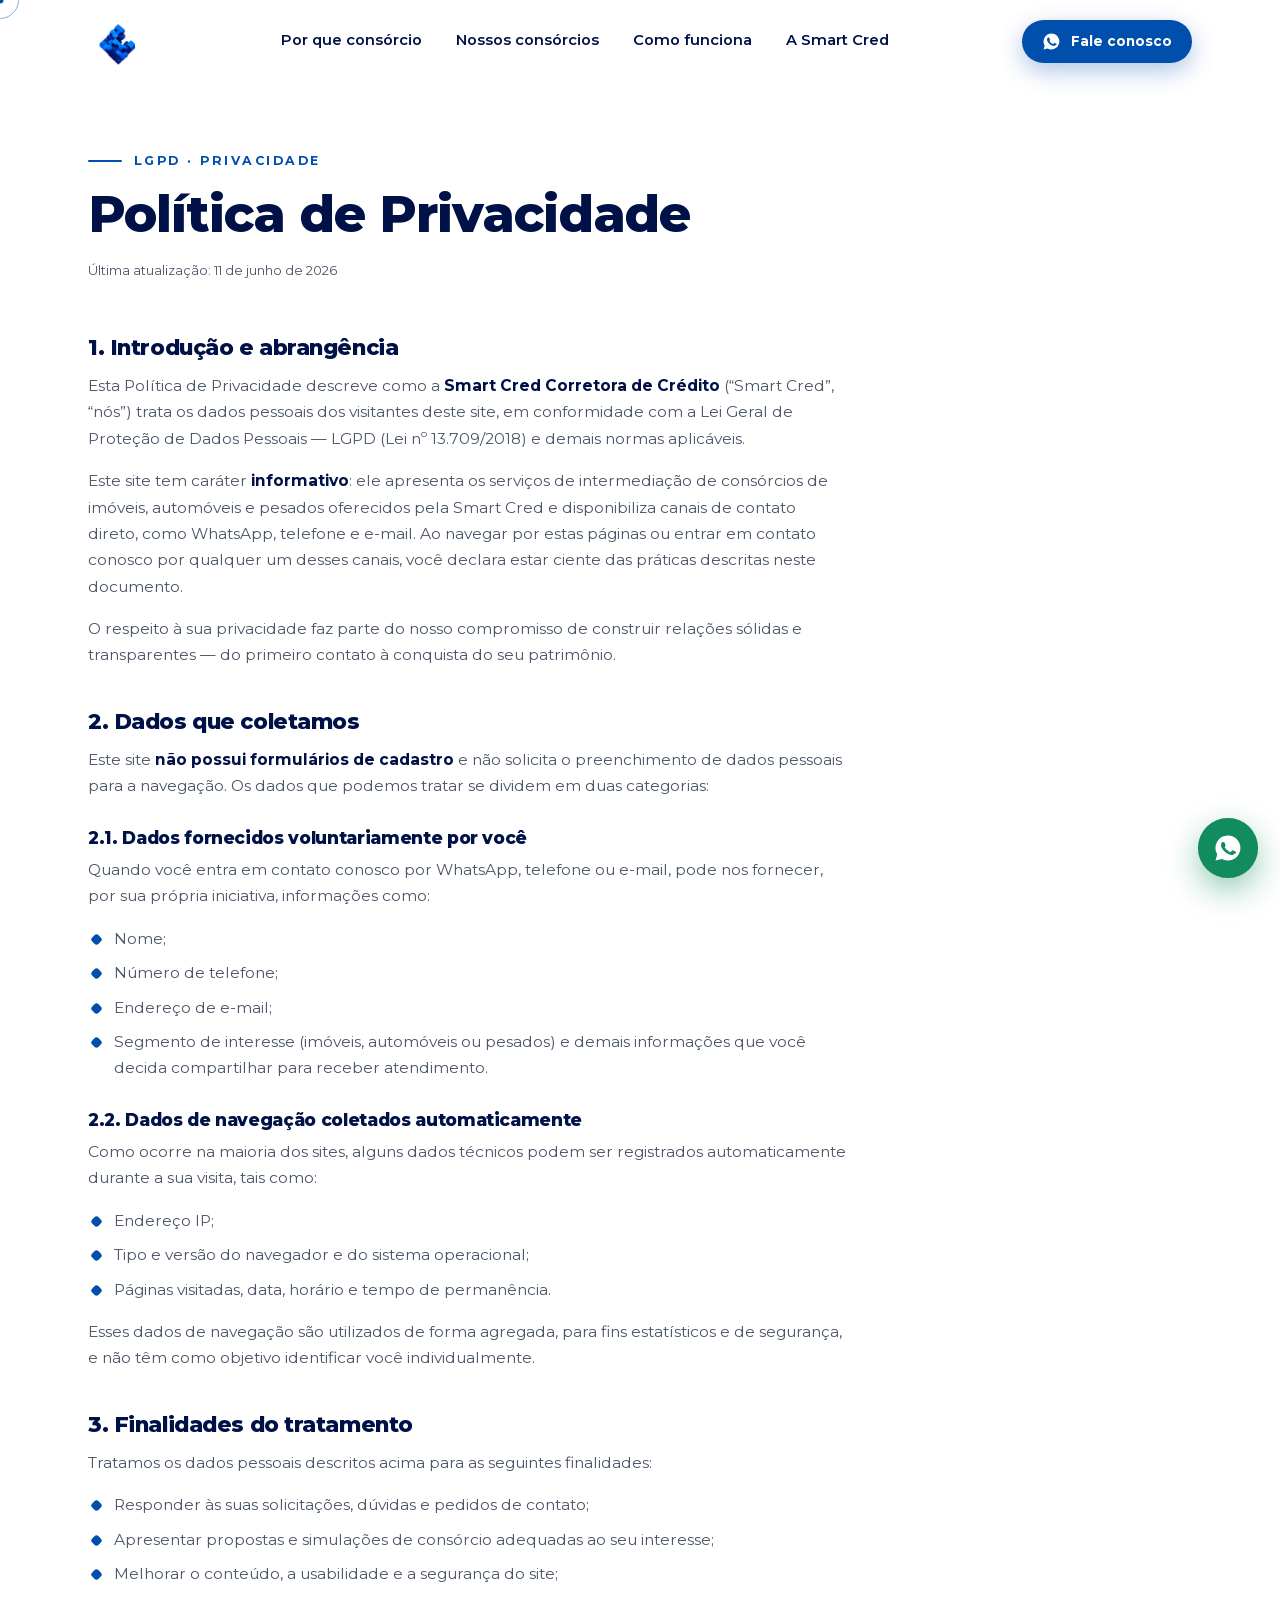
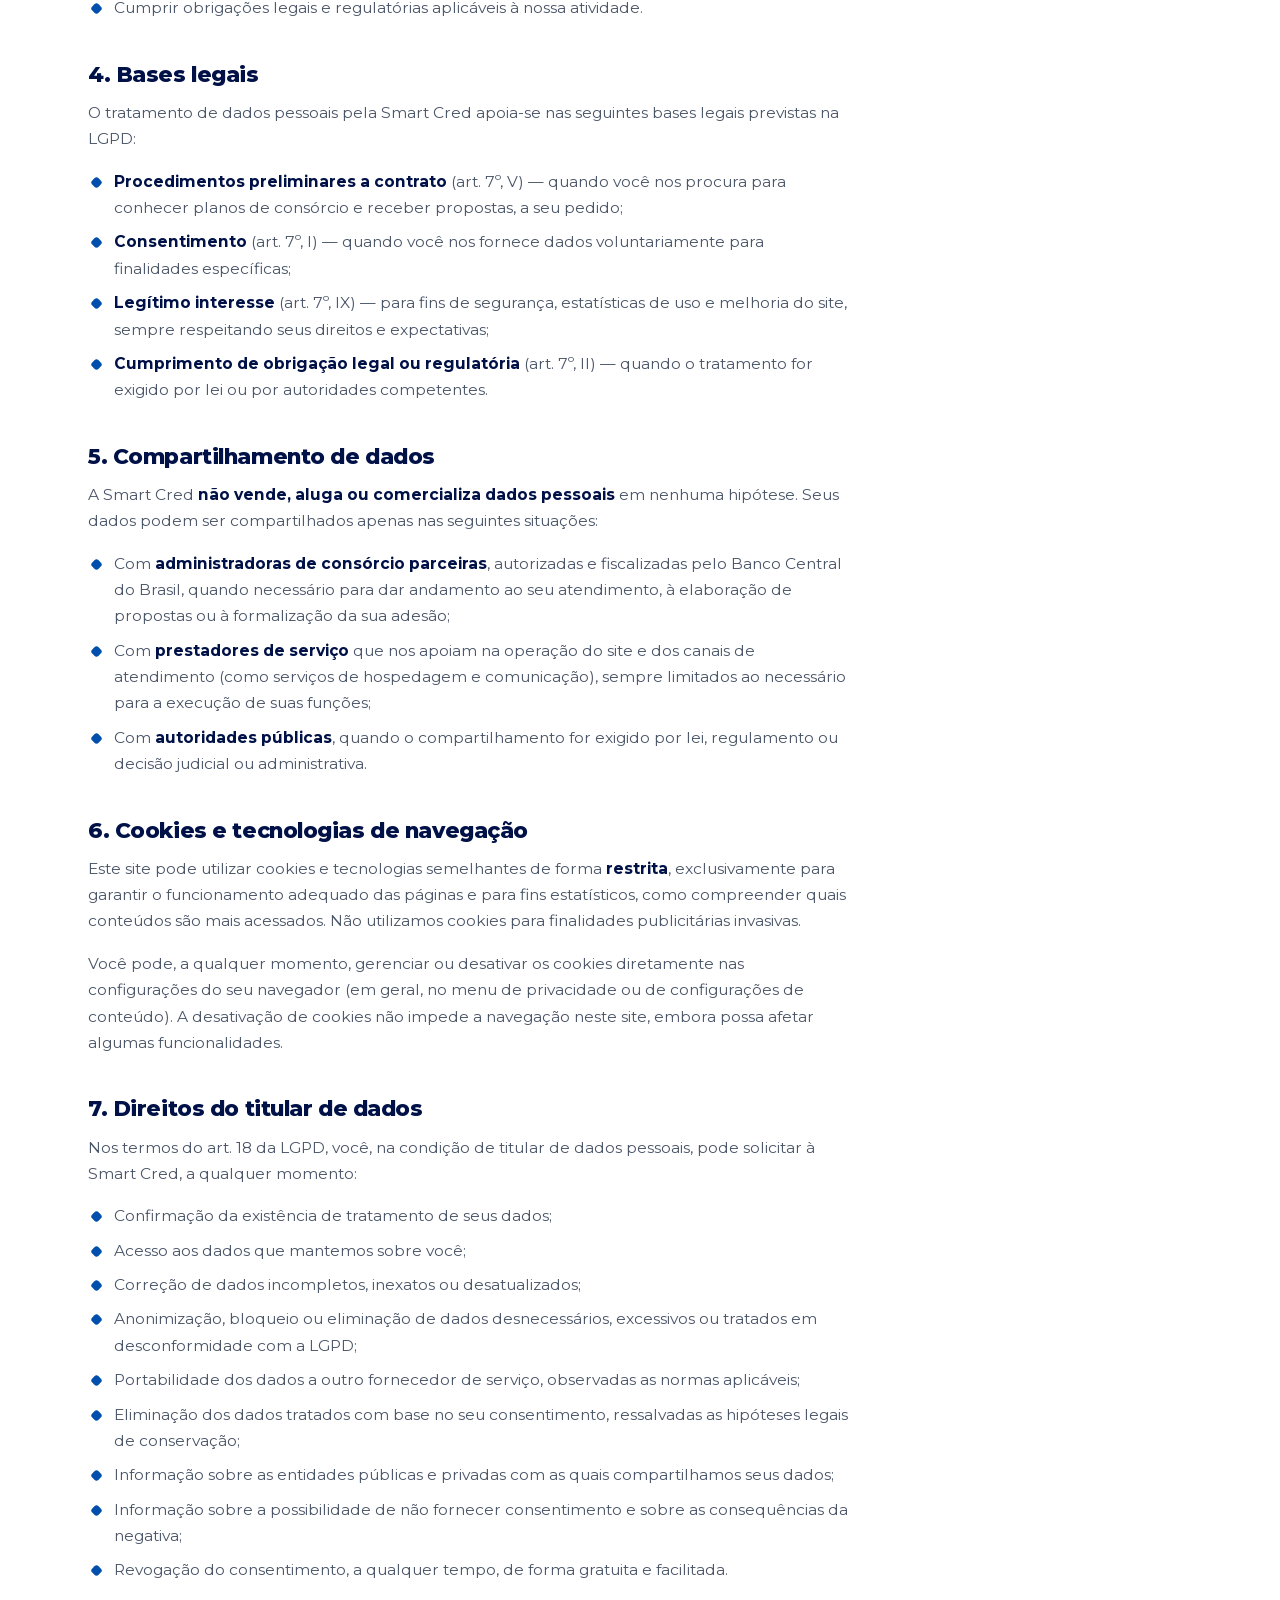
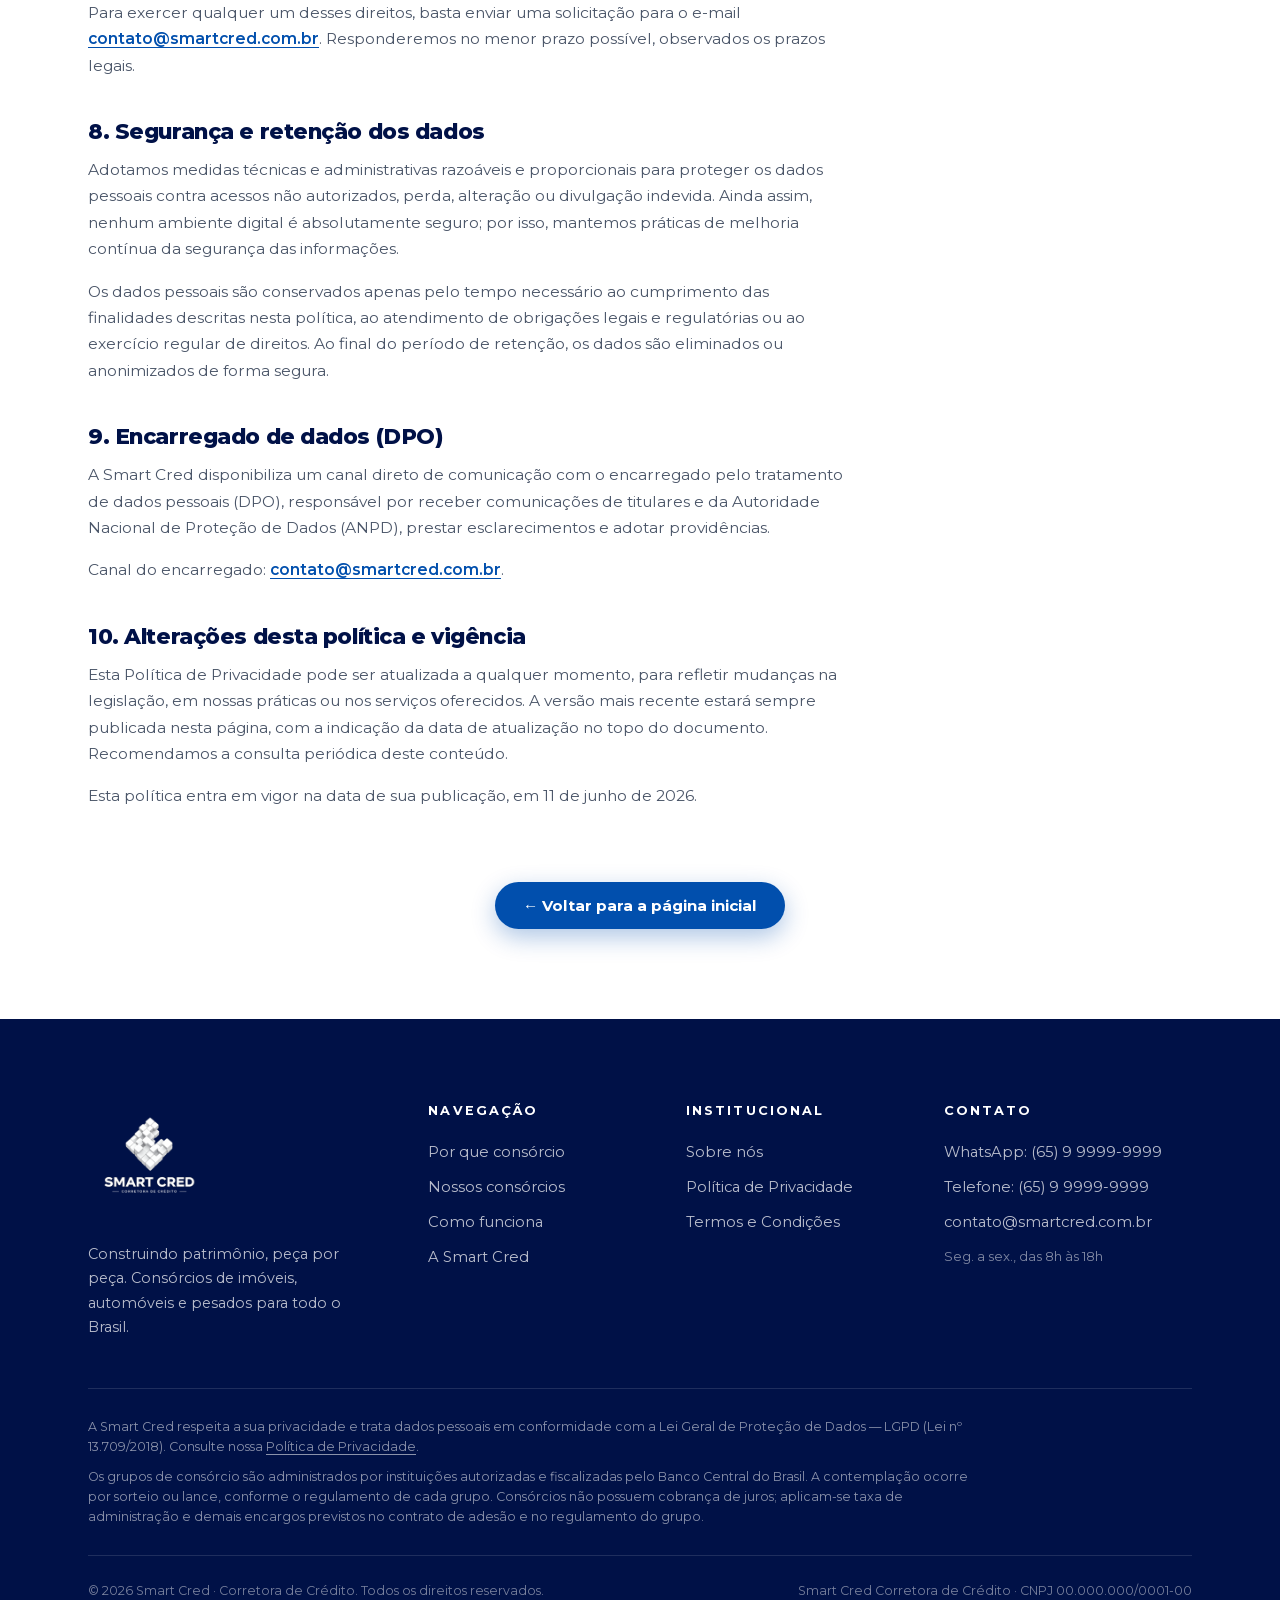
==== politica-de-privacidade.html @ ce0e1c0c "Site institucional Smart Cred — landing page e páginas internas Landing page com hero animado, seção" ====
<!DOCTYPE html>
<html lang="pt-BR">
<head>
  <meta charset="UTF-8" />
  <meta name="viewport" content="width=device-width, initial-scale=1.0" />
  <title>Política de Privacidade — Smart Cred | Corretora de Crédito</title>
  <meta name="description" content="Política de Privacidade da Smart Cred. Saiba como tratamos seus dados pessoais em conformidade com a LGPD (Lei nº 13.709/2018): coleta, finalidades, compartilhamento e direitos do titular." />
  <meta property="og:title" content="Política de Privacidade — Smart Cred" />
  <meta property="og:description" content="Saiba como a Smart Cred trata dados pessoais em conformidade com a LGPD (Lei nº 13.709/2018)." />
  <meta property="og:type" content="website" />
  <meta property="og:url" content="https://smartcred.com.br/politica-de-privacidade.html" />
  <meta property="og:image" content="https://smartcred.com.br/assets/img/logo-sombra.png" />
  <link rel="canonical" href="https://smartcred.com.br/politica-de-privacidade.html" />
  <link rel="icon" type="image/svg+xml" href="assets/img/favicon.svg" />
  <link rel="apple-touch-icon" sizes="180x180" href="assets/img/apple-touch-icon.png" />
  <link rel="preload" href="assets/fonts/montserrat-latin.woff2" as="font" type="font/woff2" crossorigin />
  <link rel="stylesheet" href="css/styles.css" />
  <script>document.documentElement.classList.add('js');</script>
</head>
<body>

  <a class="skip-link" href="#conteudo">Pular para o conteúdo</a>

  <!-- ===== Barra de progresso de scroll ===== -->
  <div class="scroll-progress" aria-hidden="true"><span></span></div>

  <!-- ===== Cursor customizado ===== -->
  <div class="cursor" aria-hidden="true"><span class="cursor__dot"></span><span class="cursor__ring"></span></div>

  <!-- ===== Header ===== -->
  <header class="header" id="topo">
    <div class="container header__inner">
      <a href="index.html" class="header__logo" aria-label="Smart Cred — voltar à página inicial">
        <img src="assets/img/simbolo.png" alt="Smart Cred — Corretora de Crédito" width="256" height="232" />
      </a>
      <nav class="header__nav" aria-label="Navegação principal">
        <a href="index.html#vantagens">Por que consórcio</a>
        <a href="index.html#consorcios">Nossos consórcios</a>
        <a href="index.html#como-funciona">Como funciona</a>
        <a href="index.html#sobre">A Smart Cred</a>
      </nav>
      <div class="header__actions">
        <a class="btn btn--primary btn--sm" href="https://wa.me/5565999999999?text=Ol%C3%A1!%20Quero%20saber%20mais%20sobre%20os%20cons%C3%B3rcios%20da%20Smart%20Cred." target="_blank" rel="noopener">
          <svg viewBox="0 0 24 24" class="ic" aria-hidden="true"><path fill="currentColor" d="M12 2a10 10 0 0 0-8.6 15.1L2 22l5-1.3A10 10 0 1 0 12 2Zm5.4 14.1c-.2.7-1.3 1.3-1.9 1.4-.5.1-1.1.2-3.3-.7-2.8-1.2-4.6-4-4.7-4.2-.1-.2-1.1-1.5-1.1-2.9s.7-2 1-2.3c.2-.3.5-.3.7-.3h.5c.2 0 .4 0 .6.5l.8 2c.1.2.1.4 0 .6l-.4.6c-.1.2-.3.4-.1.7.2.3.8 1.3 1.7 2.1 1.2 1.1 2.2 1.4 2.5 1.5.3.1.5.1.7-.1l.9-1c.2-.3.4-.2.7-.1l1.9.9c.3.1.5.2.6.4 0 .1 0 .6-.1.9Z"/></svg>
          Fale conosco
        </a>
        <button class="header__burger" aria-label="Abrir menu" aria-expanded="false" aria-controls="menu-mobile">
          <span></span><span></span><span></span>
        </button>
      </div>
    </div>
  </header>

  <!-- ===== Menu mobile ===== -->
  <div class="menu" id="menu-mobile" aria-hidden="true">
    <nav class="menu__nav" aria-label="Menu">
      <a href="index.html#vantagens">Por que consórcio</a>
      <a href="index.html#consorcios">Nossos consórcios</a>
      <a href="index.html#como-funciona">Como funciona</a>
      <a href="index.html#sobre">A Smart Cred</a>
      <a href="index.html#contato">Contato</a>
    </nav>
    <div class="menu__contact">
      <a href="tel:+5565999999999">(65) 9 9999-9999</a>
      <a href="mailto:contato@smartcred.com.br">contato@smartcred.com.br</a>
    </div>
  </div>

  <!-- ===== Conteúdo ===== -->
  <main class="page" id="conteudo">
    <div class="container">
      <header class="page__head">
        <p class="eyebrow"><span class="eyebrow__line"></span>LGPD · Privacidade</p>
        <h1 class="page__title">Política de Privacidade</h1>
        <p class="page__updated">Última atualização: 11 de junho de 2026</p>
      </header>

      <div class="page__content">

        <h2>1. Introdução e abrangência</h2>
        <p>Esta Política de Privacidade descreve como a <strong>Smart Cred Corretora de Crédito</strong> (“Smart Cred”, “nós”) trata os dados pessoais dos visitantes deste site, em conformidade com a Lei Geral de Proteção de Dados Pessoais — LGPD (Lei nº 13.709/2018) e demais normas aplicáveis.</p>
        <p>Este site tem caráter <strong>informativo</strong>: ele apresenta os serviços de intermediação de consórcios de imóveis, automóveis e pesados oferecidos pela Smart Cred e disponibiliza canais de contato direto, como WhatsApp, telefone e e-mail. Ao navegar por estas páginas ou entrar em contato conosco por qualquer um desses canais, você declara estar ciente das práticas descritas neste documento.</p>
        <p>O respeito à sua privacidade faz parte do nosso compromisso de construir relações sólidas e transparentes — do primeiro contato à conquista do seu patrimônio.</p>

        <h2>2. Dados que coletamos</h2>
        <p>Este site <strong>não possui formulários de cadastro</strong> e não solicita o preenchimento de dados pessoais para a navegação. Os dados que podemos tratar se dividem em duas categorias:</p>
        <h3>2.1. Dados fornecidos voluntariamente por você</h3>
        <p>Quando você entra em contato conosco por WhatsApp, telefone ou e-mail, pode nos fornecer, por sua própria iniciativa, informações como:</p>
        <ul>
          <li>Nome;</li>
          <li>Número de telefone;</li>
          <li>Endereço de e-mail;</li>
          <li>Segmento de interesse (imóveis, automóveis ou pesados) e demais informações que você decida compartilhar para receber atendimento.</li>
        </ul>
        <h3>2.2. Dados de navegação coletados automaticamente</h3>
        <p>Como ocorre na maioria dos sites, alguns dados técnicos podem ser registrados automaticamente durante a sua visita, tais como:</p>
        <ul>
          <li>Endereço IP;</li>
          <li>Tipo e versão do navegador e do sistema operacional;</li>
          <li>Páginas visitadas, data, horário e tempo de permanência.</li>
        </ul>
        <p>Esses dados de navegação são utilizados de forma agregada, para fins estatísticos e de segurança, e não têm como objetivo identificar você individualmente.</p>

        <h2>3. Finalidades do tratamento</h2>
        <p>Tratamos os dados pessoais descritos acima para as seguintes finalidades:</p>
        <ul>
          <li>Responder às suas solicitações, dúvidas e pedidos de contato;</li>
          <li>Apresentar propostas e simulações de consórcio adequadas ao seu interesse;</li>
          <li>Melhorar o conteúdo, a usabilidade e a segurança do site;</li>
          <li>Cumprir obrigações legais e regulatórias aplicáveis à nossa atividade.</li>
        </ul>

        <h2>4. Bases legais</h2>
        <p>O tratamento de dados pessoais pela Smart Cred apoia-se nas seguintes bases legais previstas na LGPD:</p>
        <ul>
          <li><strong>Procedimentos preliminares a contrato</strong> (art. 7º, V) — quando você nos procura para conhecer planos de consórcio e receber propostas, a seu pedido;</li>
          <li><strong>Consentimento</strong> (art. 7º, I) — quando você nos fornece dados voluntariamente para finalidades específicas;</li>
          <li><strong>Legítimo interesse</strong> (art. 7º, IX) — para fins de segurança, estatísticas de uso e melhoria do site, sempre respeitando seus direitos e expectativas;</li>
          <li><strong>Cumprimento de obrigação legal ou regulatória</strong> (art. 7º, II) — quando o tratamento for exigido por lei ou por autoridades competentes.</li>
        </ul>

        <h2>5. Compartilhamento de dados</h2>
        <p>A Smart Cred <strong>não vende, aluga ou comercializa dados pessoais</strong> em nenhuma hipótese. Seus dados podem ser compartilhados apenas nas seguintes situações:</p>
        <ul>
          <li>Com <strong>administradoras de consórcio parceiras</strong>, autorizadas e fiscalizadas pelo Banco Central do Brasil, quando necessário para dar andamento ao seu atendimento, à elaboração de propostas ou à formalização da sua adesão;</li>
          <li>Com <strong>prestadores de serviço</strong> que nos apoiam na operação do site e dos canais de atendimento (como serviços de hospedagem e comunicação), sempre limitados ao necessário para a execução de suas funções;</li>
          <li>Com <strong>autoridades públicas</strong>, quando o compartilhamento for exigido por lei, regulamento ou decisão judicial ou administrativa.</li>
        </ul>

        <h2>6. Cookies e tecnologias de navegação</h2>
        <p>Este site pode utilizar cookies e tecnologias semelhantes de forma <strong>restrita</strong>, exclusivamente para garantir o funcionamento adequado das páginas e para fins estatísticos, como compreender quais conteúdos são mais acessados. Não utilizamos cookies para finalidades publicitárias invasivas.</p>
        <p>Você pode, a qualquer momento, gerenciar ou desativar os cookies diretamente nas configurações do seu navegador (em geral, no menu de privacidade ou de configurações de conteúdo). A desativação de cookies não impede a navegação neste site, embora possa afetar algumas funcionalidades.</p>

        <h2>7. Direitos do titular de dados</h2>
        <p>Nos termos do art. 18 da LGPD, você, na condição de titular de dados pessoais, pode solicitar à Smart Cred, a qualquer momento:</p>
        <ul>
          <li>Confirmação da existência de tratamento de seus dados;</li>
          <li>Acesso aos dados que mantemos sobre você;</li>
          <li>Correção de dados incompletos, inexatos ou desatualizados;</li>
          <li>Anonimização, bloqueio ou eliminação de dados desnecessários, excessivos ou tratados em desconformidade com a LGPD;</li>
          <li>Portabilidade dos dados a outro fornecedor de serviço, observadas as normas aplicáveis;</li>
          <li>Eliminação dos dados tratados com base no seu consentimento, ressalvadas as hipóteses legais de conservação;</li>
          <li>Informação sobre as entidades públicas e privadas com as quais compartilhamos seus dados;</li>
          <li>Informação sobre a possibilidade de não fornecer consentimento e sobre as consequências da negativa;</li>
          <li>Revogação do consentimento, a qualquer tempo, de forma gratuita e facilitada.</li>
        </ul>
        <p>Para exercer qualquer um desses direitos, basta enviar uma solicitação para o e-mail <a href="mailto:contato@smartcred.com.br">contato@smartcred.com.br</a>. Responderemos no menor prazo possível, observados os prazos legais.</p>

        <h2>8. Segurança e retenção dos dados</h2>
        <p>Adotamos medidas técnicas e administrativas razoáveis e proporcionais para proteger os dados pessoais contra acessos não autorizados, perda, alteração ou divulgação indevida. Ainda assim, nenhum ambiente digital é absolutamente seguro; por isso, mantemos práticas de melhoria contínua da segurança das informações.</p>
        <p>Os dados pessoais são conservados apenas pelo tempo necessário ao cumprimento das finalidades descritas nesta política, ao atendimento de obrigações legais e regulatórias ou ao exercício regular de direitos. Ao final do período de retenção, os dados são eliminados ou anonimizados de forma segura.</p>

        <h2>9. Encarregado de dados (DPO)</h2>
        <p>A Smart Cred disponibiliza um canal direto de comunicação com o encarregado pelo tratamento de dados pessoais (DPO), responsável por receber comunicações de titulares e da Autoridade Nacional de Proteção de Dados (ANPD), prestar esclarecimentos e adotar providências.</p>
        <p>Canal do encarregado: <a href="mailto:contato@smartcred.com.br">contato@smartcred.com.br</a>.</p>

        <h2>10. Alterações desta política e vigência</h2>
        <p>Esta Política de Privacidade pode ser atualizada a qualquer momento, para refletir mudanças na legislação, em nossas práticas ou nos serviços oferecidos. A versão mais recente estará sempre publicada nesta página, com a indicação da data de atualização no topo do documento. Recomendamos a consulta periódica deste conteúdo.</p>
        <p>Esta política entra em vigor na data de sua publicação, em 11 de junho de 2026.</p>

      </div>

      <div class="page__back">
        <a class="btn btn--primary" href="index.html">← Voltar para a página inicial</a>
      </div>
    </div>
  </main>

  <!-- ===== Footer ===== -->
  <footer class="footer">
    <div class="container">
      <div class="footer__top">
        <div class="footer__brand">
          <img src="assets/img/logo-branca.png" alt="Smart Cred — Corretora de Crédito" width="140" height="140" />
          <p>Construindo patrimônio, peça por peça. Consórcios de imóveis, automóveis e pesados para todo o Brasil.</p>
        </div>
        <nav class="footer__col" aria-label="Navegação do site">
          <p class="footer__title">Navegação</p>
          <a href="index.html#vantagens">Por que consórcio</a>
          <a href="index.html#consorcios">Nossos consórcios</a>
          <a href="index.html#como-funciona">Como funciona</a>
          <a href="index.html#sobre">A Smart Cred</a>
        </nav>
        <nav class="footer__col" aria-label="Páginas institucionais">
          <p class="footer__title">Institucional</p>
          <a href="sobre-nos.html">Sobre nós</a>
          <a href="politica-de-privacidade.html">Política de Privacidade</a>
          <a href="termos-e-condicoes.html">Termos e Condições</a>
        </nav>
        <div class="footer__col">
          <p class="footer__title">Contato</p>
          <a href="https://wa.me/5565999999999?text=Ol%C3%A1!%20Quero%20saber%20mais%20sobre%20os%20cons%C3%B3rcios%20da%20Smart%20Cred." target="_blank" rel="noopener">WhatsApp: (65) 9 9999-9999</a>
          <a href="tel:+5565999999999">Telefone: (65) 9 9999-9999</a>
          <a href="mailto:contato@smartcred.com.br">contato@smartcred.com.br</a>
          <span class="footer__hours">Seg. a sex., das 8h às 18h</span>
        </div>
      </div>
      <div class="footer__legal">
        <p>A Smart Cred respeita a sua privacidade e trata dados pessoais em conformidade com a Lei Geral de Proteção de Dados — LGPD (Lei nº 13.709/2018). Consulte nossa <a href="politica-de-privacidade.html">Política de Privacidade</a>.</p>
        <p>Os grupos de consórcio são administrados por instituições autorizadas e fiscalizadas pelo Banco Central do Brasil. A contemplação ocorre por sorteio ou lance, conforme o regulamento de cada grupo. Consórcios não possuem cobrança de juros; aplicam-se taxa de administração e demais encargos previstos no contrato de adesão e no regulamento do grupo.</p>
      </div>
      <div class="footer__bottom">
        <span>© <span data-year>2026</span> Smart Cred · Corretora de Crédito. Todos os direitos reservados.</span>
        <span>Smart Cred Corretora de Crédito · CNPJ 00.000.000/0001-00</span>
      </div>
    </div>
  </footer>

  <!-- ===== WhatsApp flutuante ===== -->
  <a class="wa-float" href="https://wa.me/5565999999999?text=Ol%C3%A1!%20Quero%20saber%20mais%20sobre%20os%20cons%C3%B3rcios%20da%20Smart%20Cred." target="_blank" rel="noopener" aria-label="Conversar no WhatsApp">
    <svg viewBox="0 0 24 24" aria-hidden="true"><path fill="currentColor" d="M12 2a10 10 0 0 0-8.6 15.1L2 22l5-1.3A10 10 0 1 0 12 2Zm5.4 14.1c-.2.7-1.3 1.3-1.9 1.4-.5.1-1.1.2-3.3-.7-2.8-1.2-4.6-4-4.7-4.2-.1-.2-1.1-1.5-1.1-2.9s.7-2 1-2.3c.2-.3.5-.3.7-.3h.5c.2 0 .4 0 .6.5l.8 2c.1.2.1.4 0 .6l-.4.6c-.1.2-.3.4-.1.7.2.3.8 1.3 1.7 2.1 1.2 1.1 2.2 1.4 2.5 1.5.3.1.5.1.7-.1l.9-1c.2-.3.4-.2.7-.1l1.9.9c.3.1.5.2.6.4 0 .1 0 .6-.1.9Z"/></svg>
  </a>

  <script src="vendor/gsap.min.js"></script>
  <script src="vendor/ScrollTrigger.min.js"></script>
  <script src="vendor/lenis.min.js"></script>
  <script src="js/main.js"></script>
</body>
</html>
---- css/styles.css ----
/* ============================================================
   SMART CRED · Corretora de Crédito
   Design system baseado no Manual de Identidade Visual v1.0
   ============================================================ */

/* ---------- Fontes ---------- */
@font-face {
  font-family: 'Montserrat';
  font-style: normal;
  font-weight: 100 900;
  font-display: swap;
  src: url('../assets/fonts/montserrat-latin.woff2') format('woff2');
  unicode-range: U+0000-00FF, U+0131, U+0152-0153, U+02BB-02BC, U+02C6, U+02DA, U+02DC, U+0304, U+0308, U+0329, U+2000-206F, U+20AC, U+2122, U+2191, U+2193, U+2212, U+2215, U+FEFF, U+FFFD;
}
@font-face {
  font-family: 'Montserrat';
  font-style: normal;
  font-weight: 100 900;
  font-display: swap;
  src: url('../assets/fonts/montserrat-latin-ext.woff2') format('woff2');
  unicode-range: U+0100-02BA, U+02BD-02C5, U+02C7-02CC, U+02CE-02D7, U+02DD-02FF, U+0304, U+0308, U+0329, U+1D00-1DBF, U+1E00-1E9F, U+1EF2-1EFF, U+2020, U+20A0-20AB, U+20AD-20C0, U+2113, U+2C60-2C7F, U+A720-A7FF;
}

/* ---------- Tokens ---------- */
:root {
  /* Paleta principal (manual, seção 06) */
  --azul-conquista: #014FAD;
  --azul-construcao: #013784;
  --azul-patrimonio: #002461;
  --azul-solidez: #001147;
  /* Neutros */
  --branco: #FFFFFF;
  --cinza-claro: #F4F6FA;
  --cinza-texto: #4A5568;
  --quase-preto: #1A202C;
  /* Apoio derivado */
  --azul-glass: #DCE9FB;
  --azul-leve: #7FB3FF;
  --linha: #E2E9F5;
  --wa: #25D366;
  --wa-escuro: #128C5E;

  --fonte: 'Montserrat', -apple-system, BlinkMacSystemFont, 'Segoe UI', sans-serif;

  --container: 1200px;
  --pad: clamp(20px, 5vw, 48px);
  --radius: 20px;
  --radius-sm: 12px;

  --sombra-suave: 0 10px 40px rgba(0, 17, 71, 0.08);
  --sombra-media: 0 18px 60px rgba(0, 17, 71, 0.14);

  --t-rapida: 0.25s cubic-bezier(0.4, 0, 0.2, 1);
  --t-media: 0.5s cubic-bezier(0.22, 1, 0.36, 1);
}

/* ---------- Reset ---------- */
*, *::before, *::after { box-sizing: border-box; margin: 0; padding: 0; }

html { scroll-behavior: smooth; scroll-padding-top: 96px; }
html.lenis, html.lenis body { height: auto; }
.lenis.lenis-smooth { scroll-behavior: auto !important; }

body {
  font-family: var(--fonte);
  font-size: 1rem;
  line-height: 1.7;
  color: var(--cinza-texto);
  background: var(--branco);
  -webkit-font-smoothing: antialiased;
  overflow-x: hidden;
}

img, svg { display: block; max-width: 100%; }
a { color: inherit; text-decoration: none; }
button { font: inherit; background: none; border: 0; cursor: pointer; color: inherit; }
ul, ol { list-style: none; }
em { font-style: normal; }
strong { color: var(--azul-solidez); }

::selection { background: var(--azul-conquista); color: var(--branco); }

.container {
  width: 100%;
  max-width: var(--container);
  margin-inline: auto;
  padding-inline: var(--pad);
}

.section { padding-block: clamp(84px, 12vh, 150px); }

/* ---------- Acessibilidade: skip link e foco visível ---------- */
.skip-link {
  position: fixed;
  top: -100px;
  left: 16px;
  z-index: 1100;
  background: var(--azul-solidez);
  color: var(--branco);
  padding: 12px 22px;
  border-radius: 0 0 12px 12px;
  font-weight: 700;
  font-size: 0.9rem;
  transition: top var(--t-rapida);
}
.skip-link:focus { top: 0; }

:focus-visible {
  outline: 3px solid var(--azul-conquista);
  outline-offset: 3px;
  border-radius: 4px;
}
.mvv :focus-visible,
.footer :focus-visible,
.menu :focus-visible,
.stats :focus-visible,
.wa-float:focus-visible {
  outline-color: var(--azul-leve);
}

/* ---------- Tipografia base ---------- */
h1, h2, h3, h4 { color: var(--azul-solidez); line-height: 1.12; font-weight: 800; letter-spacing: -0.02em; }

.section__title {
  font-size: clamp(1.9rem, 4.2vw, 3.1rem);
  max-width: 18em;
}
.section__title em { color: var(--azul-conquista); }

.section__head { margin-bottom: clamp(40px, 7vh, 72px); }
.section__lead {
  margin-top: 20px;
  max-width: 46em;
  font-size: clamp(1rem, 1.3vw, 1.125rem);
}

.eyebrow {
  display: flex;
  align-items: center;
  gap: 12px;
  font-size: 0.78rem;
  font-weight: 700;
  letter-spacing: 0.2em;
  text-transform: uppercase;
  color: var(--azul-conquista);
  margin-bottom: 18px;
}
.eyebrow__line { width: 34px; height: 2px; background: var(--azul-conquista); border-radius: 2px; flex: none; }
.eyebrow--light { color: var(--azul-leve); }
.eyebrow--light .eyebrow__line { background: var(--azul-leve); }

/* ---------- Botões ---------- */
.btn {
  display: inline-flex;
  align-items: center;
  gap: 10px;
  padding: 16px 28px;
  border-radius: 999px;
  font-weight: 700;
  font-size: 0.95rem;
  line-height: 1;
  transition: transform var(--t-rapida), box-shadow var(--t-rapida), background var(--t-rapida), color var(--t-rapida), border-color var(--t-rapida);
  will-change: transform;
}
.btn .ic { width: 19px; height: 19px; flex: none; }
.btn:hover { transform: translateY(-2px); }
.btn:active { transform: translateY(0); }

.btn--primary {
  background: var(--azul-conquista);
  color: var(--branco);
  box-shadow: 0 8px 24px rgba(1, 79, 173, 0.32);
}
.btn--primary:hover { background: var(--azul-construcao); box-shadow: 0 12px 30px rgba(1, 79, 173, 0.4); }

.btn--ghost {
  border: 2px solid var(--linha);
  color: var(--azul-solidez);
  background: var(--branco);
}
.btn--ghost:hover { border-color: var(--azul-conquista); color: var(--azul-conquista); }

.btn--sm { padding: 12px 20px; font-size: 0.85rem; }

.link-arrow {
  display: inline-flex;
  align-items: center;
  gap: 8px;
  font-weight: 700;
  color: var(--azul-conquista);
  border-bottom: 2px solid transparent;
  transition: gap var(--t-rapida), border-color var(--t-rapida);
}
.link-arrow:hover { gap: 14px; border-color: var(--azul-conquista); }

/* ---------- Preloader ---------- */
.preloader {
  position: fixed;
  inset: 0;
  z-index: 1000;
  display: none;
  align-items: center;
  justify-content: center;
  background: var(--azul-solidez);
}
html.js .preloader { display: flex; }
html.js.is-loaded .preloader { display: none; }

.preloader__inner { text-align: center; }
.preloader__blocks {
  display: grid;
  grid-template-columns: repeat(3, 22px);
  gap: 6px;
  justify-content: center;
  transform: rotate(45deg);
  margin-bottom: 34px;
}
.pl-block {
  width: 22px;
  height: 22px;
  border-radius: 6px;
  background: var(--branco);
  opacity: 0;
  transform: scale(0);
  animation: pl-pop 0.5s cubic-bezier(0.34, 1.56, 0.64, 1) forwards;
  animation-delay: calc(var(--d) * 70ms);
}
.pl-block:nth-child(2n) { background: var(--azul-leve); }
.pl-block:nth-child(3n) { background: var(--azul-glass); }
@keyframes pl-pop { to { opacity: 1; transform: scale(1); } }

.preloader__word {
  color: var(--branco);
  font-weight: 800;
  letter-spacing: 0.34em;
  font-size: 0.95rem;
  opacity: 0;
  animation: pl-fade 0.6s ease 0.55s forwards;
}
.preloader__word span { color: var(--azul-leve); }
@keyframes pl-fade { to { opacity: 1; } }

/* ---------- Barra de progresso ---------- */
.scroll-progress {
  position: fixed;
  top: 0; left: 0; right: 0;
  height: 3px;
  z-index: 950;
  pointer-events: none;
}
.scroll-progress span {
  display: block;
  height: 100%;
  width: 100%;
  background: linear-gradient(90deg, var(--azul-conquista), var(--azul-leve));
  transform: scaleX(0);
  transform-origin: left;
}

/* ---------- Cursor customizado ---------- */
.cursor { display: none; }
@media (pointer: fine) {
  html.js .cursor { display: block; position: fixed; inset: 0; z-index: 990; pointer-events: none; }
  .cursor__dot, .cursor__ring {
    position: absolute;
    top: 0; left: 0;
    border-radius: 50%;
    translate: -50% -50%;
  }
  .cursor__dot { width: 7px; height: 7px; background: var(--azul-conquista); }
  .cursor__ring {
    width: 38px; height: 38px;
    border: 1.5px solid rgba(1, 79, 173, 0.45);
    transition: width 0.25s ease, height 0.25s ease, background 0.25s ease, opacity 0.25s ease;
  }
  .cursor.is-hover .cursor__ring { width: 58px; height: 58px; background: rgba(1, 79, 173, 0.08); }
}

/* ---------- Header ---------- */
.header {
  position: fixed;
  top: 0; left: 0; right: 0;
  z-index: 900;
  padding-block: 14px;
  transition: background var(--t-rapida), box-shadow var(--t-rapida), padding var(--t-rapida);
}
.header.is-scrolled {
  background: rgba(255, 255, 255, 0.86);
  backdrop-filter: blur(14px);
  -webkit-backdrop-filter: blur(14px);
  box-shadow: 0 4px 30px rgba(0, 17, 71, 0.08);
  padding-block: 8px;
}
.header__inner {
  display: flex;
  align-items: center;
  justify-content: space-between;
  gap: 24px;
}
.header__logo img { height: 54px; width: auto; transition: height var(--t-rapida); }
.header.is-scrolled .header__logo img { height: 46px; }

.header__nav { display: flex; gap: 34px; }
.header__nav a {
  position: relative;
  font-weight: 600;
  font-size: 0.92rem;
  color: var(--azul-solidez);
  padding-block: 6px;
}
.header__nav a::after {
  content: '';
  position: absolute;
  left: 0; bottom: 0;
  width: 100%; height: 2px;
  border-radius: 2px;
  background: var(--azul-conquista);
  transform: scaleX(0);
  transform-origin: right;
  transition: transform var(--t-media);
}
.header__nav a:hover::after, .header__nav a.is-active::after { transform: scaleX(1); transform-origin: left; }

.header__actions { display: flex; align-items: center; gap: 16px; }

.header__burger {
  display: none;
  flex-direction: column;
  gap: 5px;
  padding: 10px;
}
.header__burger span {
  width: 24px; height: 2px;
  border-radius: 2px;
  background: var(--azul-solidez);
  transition: transform var(--t-rapida), opacity var(--t-rapida);
}
.header__burger.is-open span:nth-child(1) { transform: translateY(7px) rotate(45deg); }
.header__burger.is-open span:nth-child(2) { opacity: 0; }
.header__burger.is-open span:nth-child(3) { transform: translateY(-7px) rotate(-45deg); }

/* ---------- Menu mobile ---------- */
.menu {
  position: fixed;
  inset: 0;
  z-index: 890;
  background: linear-gradient(160deg, var(--azul-solidez), var(--azul-patrimonio));
  display: flex;
  flex-direction: column;
  justify-content: center;
  gap: 48px;
  padding: var(--pad);
  opacity: 0;
  visibility: hidden;
  transition: opacity 0.35s ease, visibility 0.35s ease;
}
.menu.is-open { opacity: 1; visibility: visible; }
.menu__nav { display: flex; flex-direction: column; gap: 8px; }
.menu__nav a {
  color: var(--branco);
  font-size: clamp(1.7rem, 7vw, 2.4rem);
  font-weight: 800;
  padding-block: 8px;
  opacity: 0;
  transform: translateY(24px);
  transition: opacity 0.45s ease, transform 0.45s cubic-bezier(0.22, 1, 0.36, 1), color 0.25s ease;
}
.menu.is-open .menu__nav a { opacity: 1; transform: translateY(0); }
.menu.is-open .menu__nav a:nth-child(1) { transition-delay: 0.08s; }
.menu.is-open .menu__nav a:nth-child(2) { transition-delay: 0.14s; }
.menu.is-open .menu__nav a:nth-child(3) { transition-delay: 0.2s; }
.menu.is-open .menu__nav a:nth-child(4) { transition-delay: 0.26s; }
.menu.is-open .menu__nav a:nth-child(5) { transition-delay: 0.32s; }
.menu__nav a:hover { color: var(--azul-leve); }
.menu__contact { display: flex; flex-direction: column; gap: 6px; color: var(--azul-leve); font-weight: 600; }

/* ---------- Hero ---------- */
.hero {
  position: relative;
  min-height: 100vh;
  min-height: 100svh;
  display: flex;
  flex-direction: column;
  justify-content: center;
  padding-top: 130px;
  padding-bottom: 90px;
  background:
    radial-gradient(900px 500px at 85% 12%, rgba(1, 79, 173, 0.07), transparent 60%),
    linear-gradient(180deg, var(--cinza-claro) 0%, var(--branco) 100%);
  overflow: hidden;
}
.hero::before {
  content: '';
  position: absolute;
  inset: 0;
  background-image:
    linear-gradient(rgba(1, 79, 173, 0.045) 1px, transparent 1px),
    linear-gradient(90deg, rgba(1, 79, 173, 0.045) 1px, transparent 1px);
  background-size: 56px 56px;
  mask-image: radial-gradient(ellipse 90% 80% at 50% 30%, black 30%, transparent 75%);
  -webkit-mask-image: radial-gradient(ellipse 90% 80% at 50% 30%, black 30%, transparent 75%);
  pointer-events: none;
}

.hero__bg { position: absolute; inset: 0; pointer-events: none; }
.cube {
  position: absolute;
  border-radius: 14px;
  background: linear-gradient(135deg, var(--azul-conquista), var(--azul-construcao));
  box-shadow: 0 18px 40px rgba(0, 17, 71, 0.18);
  opacity: 0.92;
}
.cube--1 { width: 54px; height: 54px; top: 16%; left: 6%; }
.cube--2 { width: 30px; height: 30px; top: 64%; left: 12%; background: linear-gradient(135deg, var(--azul-leve), var(--azul-conquista)); }
.cube--3 { width: 22px; height: 22px; top: 30%; left: 44%; background: linear-gradient(135deg, var(--azul-glass), var(--azul-leve)); }
.cube--4 { width: 64px; height: 64px; top: 12%; right: 8%; background: linear-gradient(135deg, var(--azul-construcao), var(--azul-patrimonio)); }
.cube--5 { width: 28px; height: 28px; bottom: 22%; right: 24%; background: linear-gradient(135deg, var(--azul-leve), var(--azul-conquista)); }
.cube--6 { width: 40px; height: 40px; bottom: 12%; right: 6%; }
.cube--7 { width: 18px; height: 18px; top: 52%; left: 56%; background: linear-gradient(135deg, var(--azul-glass), var(--azul-leve)); }

.hero__grid {
  position: relative;
  display: grid;
  grid-template-columns: minmax(0, 1.15fr) minmax(0, 0.85fr);
  align-items: center;
  gap: clamp(32px, 5vw, 72px);
}

.hero__title {
  font-size: clamp(2.5rem, 6.2vw, 4.6rem);
  line-height: 1.04;
  margin-bottom: 26px;
}
.hero__title em {
  color: var(--azul-conquista);
  position: relative;
}
.hero__title .line { display: block; overflow: hidden; padding-block: 0.06em; }
html.js .hero__title .line__inner { display: inline-block; transform: translateY(110%); }

.hero__sub {
  font-size: clamp(1.02rem, 1.4vw, 1.2rem);
  max-width: 34em;
  margin-bottom: 36px;
}

.hero__ctas { display: flex; flex-wrap: wrap; gap: 14px; margin-bottom: 36px; }

.hero__badges { display: flex; flex-wrap: wrap; gap: 10px 26px; }
.hero__badges li {
  display: flex;
  align-items: center;
  gap: 8px;
  font-size: 0.88rem;
  font-weight: 600;
  color: var(--azul-patrimonio);
}
.hero__badges .ic { width: 17px; height: 17px; color: var(--azul-conquista); }

html.js [data-hero='eyebrow'],
html.js [data-hero='sub'],
html.js [data-hero='ctas'],
html.js [data-hero='badges'],
html.js [data-hero='visual'] { opacity: 0; }

.hero__visual { display: flex; justify-content: center; }
.hero__logo-card {
  position: relative;
  width: min(100%, 430px);
  aspect-ratio: 1;
  display: flex;
  align-items: center;
  justify-content: center;
  border-radius: 32px;
  background: rgba(255, 255, 255, 0.65);
  backdrop-filter: blur(8px);
  -webkit-backdrop-filter: blur(8px);
  border: 1px solid rgba(255, 255, 255, 0.9);
  box-shadow: var(--sombra-media);
  transform-style: preserve-3d;
  will-change: transform;
}
.hero__logo-card::after {
  content: '';
  position: absolute;
  inset: 18px;
  border-radius: 22px;
  border: 1px dashed rgba(1, 79, 173, 0.18);
  pointer-events: none;
}
.hero__logo { width: 78%; height: auto; }

.hero__scroll {
  position: absolute;
  left: 50%;
  bottom: 26px;
  transform: translateX(-50%);
  display: flex;
  flex-direction: column;
  align-items: center;
  gap: 10px;
  font-size: 0.72rem;
  font-weight: 700;
  letter-spacing: 0.18em;
  text-transform: uppercase;
  color: var(--cinza-texto);
}
.hero__scroll-line {
  width: 2px;
  height: 42px;
  border-radius: 2px;
  background: linear-gradient(180deg, var(--azul-conquista), transparent);
  overflow: hidden;
  position: relative;
}
.hero__scroll-line::after {
  content: '';
  position: absolute;
  inset: 0;
  background: var(--azul-solidez);
  animation: scroll-hint 1.8s ease-in-out infinite;
}
@keyframes scroll-hint {
  0% { transform: translateY(-100%); }
  60%, 100% { transform: translateY(100%); }
}

/* ---------- Marquee ---------- */
.marquee {
  background: var(--azul-solidez);
  color: var(--branco);
  padding-block: 20px;
  overflow: hidden;
  transform: rotate(-1.2deg) scale(1.02);
  position: relative;
  z-index: 2;
}
.marquee__track { display: flex; width: max-content; animation: marquee 28s linear infinite; }
.marquee__group { display: flex; align-items: center; flex: none; }
.marquee__group span {
  font-weight: 700;
  font-size: 0.95rem;
  letter-spacing: 0.14em;
  text-transform: uppercase;
  padding-inline: 26px;
  white-space: nowrap;
}
.marquee__group i {
  width: 10px; height: 10px;
  border-radius: 3px;
  background: var(--azul-conquista);
  transform: rotate(45deg);
  flex: none;
}
@keyframes marquee { to { transform: translateX(-50%); } }
@media (prefers-reduced-motion: reduce) {
  .marquee__track { animation: none; }
}

/* ---------- Reveal genérico ---------- */
html.js [data-reveal] { opacity: 0; transform: translateY(30px); }
html.js.reduce-motion [data-reveal] { opacity: 1; transform: none; }

/* ---------- Por que consórcio ---------- */
.why { background: var(--branco); }
.why__grid {
  display: grid;
  grid-template-columns: repeat(4, 1fr);
  gap: 20px;
}
.why-card {
  position: relative;
  background: var(--branco);
  border: 1px solid var(--linha);
  border-radius: var(--radius);
  padding: 34px 26px 30px;
  overflow: hidden;
  transition: transform var(--t-media), box-shadow var(--t-media), border-color var(--t-media);
}
.why-card::before {
  content: '';
  position: absolute;
  top: 0; left: 0;
  width: 100%; height: 4px;
  background: linear-gradient(90deg, var(--azul-conquista), var(--azul-leve));
  transform: scaleX(0);
  transform-origin: left;
  transition: transform var(--t-media);
}
.why-card:hover {
  transform: translateY(-8px);
  box-shadow: var(--sombra-media);
  border-color: transparent;
}
.why-card:hover::before { transform: scaleX(1); }
.why-card__num {
  position: absolute;
  top: 18px; right: 22px;
  font-weight: 800;
  font-size: 0.85rem;
  color: var(--azul-construcao);
  opacity: 0.85;
}
.why-card__icon {
  width: 54px; height: 54px;
  border-radius: 16px;
  display: flex;
  align-items: center;
  justify-content: center;
  background: linear-gradient(135deg, rgba(1, 79, 173, 0.1), rgba(127, 179, 255, 0.16));
  color: var(--azul-conquista);
  margin-bottom: 22px;
  transition: transform var(--t-media);
}
.why-card:hover .why-card__icon { transform: rotate(-6deg) scale(1.06); }
.why-card__icon svg { width: 26px; height: 26px; }
.why-card h3 { font-size: 1.08rem; font-weight: 700; margin-bottom: 12px; }
.why-card p { font-size: 0.92rem; }

/* Comparativo */
.compare {
  margin-top: clamp(48px, 8vh, 80px);
  display: grid;
  grid-template-columns: minmax(0, 0.9fr) minmax(0, 1.1fr);
  gap: clamp(28px, 4vw, 64px);
  align-items: center;
  background: var(--cinza-claro);
  border-radius: 28px;
  padding: clamp(28px, 4vw, 56px);
}
.compare__text h3 { font-size: 1.4rem; margin-bottom: 14px; }
.compare__text p { font-size: 0.95rem; }
.compare__note { margin-top: 12px; font-size: 0.78rem !important; }
.compare__bars { display: flex; flex-direction: column; gap: 22px; }
.compare-bar__head {
  display: flex;
  justify-content: space-between;
  align-items: baseline;
  margin-bottom: 8px;
  font-size: 0.85rem;
}
.compare-bar__head span { font-weight: 700; color: var(--azul-solidez); text-transform: uppercase; letter-spacing: 0.08em; font-size: 0.78rem; }
.compare-bar__head strong { font-weight: 600; color: var(--cinza-texto); font-size: 0.8rem; }
.compare-bar__track {
  height: 18px;
  border-radius: 999px;
  background: rgba(1, 79, 173, 0.08);
  overflow: hidden;
}
.compare-bar__fill {
  display: block;
  height: 100%;
  width: var(--w);
  border-radius: 999px;
  transform: scaleX(0);
  transform-origin: left;
}
html:not(.js) .compare-bar__fill { transform: scaleX(1); }
.compare-bar__fill--smart { background: linear-gradient(90deg, var(--azul-conquista), var(--azul-leve)); }
.compare-bar__fill--fin { background: linear-gradient(90deg, var(--cinza-texto), var(--quase-preto)); }

/* ---------- Stats ---------- */
.stats {
  background: linear-gradient(120deg, var(--azul-patrimonio), var(--azul-solidez));
  padding-block: clamp(48px, 7vh, 72px);
  position: relative;
  overflow: hidden;
}
.stats::before {
  content: '';
  position: absolute;
  inset: 0;
  background-image:
    linear-gradient(rgba(255, 255, 255, 0.04) 1px, transparent 1px),
    linear-gradient(90deg, rgba(255, 255, 255, 0.04) 1px, transparent 1px);
  background-size: 44px 44px;
}
.stats__grid {
  position: relative;
  display: grid;
  grid-template-columns: repeat(4, 1fr);
  gap: 28px;
}
.stat { text-align: center; }
.stat__value {
  display: block;
  font-size: clamp(2.4rem, 5vw, 3.6rem);
  font-weight: 800;
  color: var(--branco);
  line-height: 1;
  margin-bottom: 10px;
}
.stat__label {
  font-size: 0.85rem;
  font-weight: 600;
  color: var(--azul-leve);
  letter-spacing: 0.04em;
}

/* ---------- Nossos consórcios ---------- */
.segments { background: var(--cinza-claro); }

.segments__tabs {
  display: flex;
  flex-wrap: wrap;
  gap: 12px;
  margin-bottom: 34px;
}
.seg-tab {
  display: inline-flex;
  align-items: center;
  gap: 10px;
  padding: 14px 26px;
  border-radius: 999px;
  font-weight: 700;
  font-size: 0.95rem;
  color: var(--azul-patrimonio);
  background: var(--branco);
  border: 1.5px solid var(--linha);
  transition: background var(--t-rapida), color var(--t-rapida), border-color var(--t-rapida), transform var(--t-rapida), box-shadow var(--t-rapida);
}
.seg-tab .ic { width: 20px; height: 20px; }
.seg-tab:hover { transform: translateY(-2px); border-color: var(--azul-conquista); }
.seg-tab.is-active {
  background: var(--azul-conquista);
  border-color: var(--azul-conquista);
  color: var(--branco);
  box-shadow: 0 10px 26px rgba(1, 79, 173, 0.35);
}

.segments__panels { position: relative; }
.seg-panel {
  display: grid;
  grid-template-columns: minmax(0, 1fr) minmax(0, 1.1fr);
  gap: clamp(28px, 4vw, 64px);
  align-items: center;
  background: var(--branco);
  border-radius: 28px;
  border: 1px solid var(--linha);
  padding: clamp(28px, 4vw, 56px);
  box-shadow: var(--sombra-suave);
}
.seg-panel[hidden] { display: none; }

.seg-panel__visual {
  background:
    radial-gradient(420px 280px at 50% 40%, rgba(1, 79, 173, 0.09), transparent 70%),
    var(--cinza-claro);
  border-radius: 22px;
  padding: clamp(20px, 3vw, 40px);
  display: flex;
  align-items: center;
  justify-content: center;
}
.seg-art { width: 100%; height: auto; max-width: 360px; }

.seg-panel__body h3 { font-size: clamp(1.4rem, 2.4vw, 1.9rem); margin-bottom: 16px; }
.seg-panel__body p { font-size: 0.98rem; margin-bottom: 22px; }
.seg-panel__chips { display: flex; flex-wrap: wrap; gap: 8px; margin-bottom: 26px; }
.seg-panel__chips li {
  font-size: 0.78rem;
  font-weight: 700;
  letter-spacing: 0.04em;
  color: var(--azul-construcao);
  background: rgba(1, 79, 173, 0.08);
  border-radius: 999px;
  padding: 7px 16px;
}

/* ---------- Como funciona ---------- */
.steps { background: var(--branco); }
.steps__wrap { position: relative; }
.steps__line {
  position: absolute;
  top: 27px; left: 0; right: 0;
  height: 2px;
  background: var(--linha);
  border-radius: 2px;
  overflow: hidden;
}
.steps__line span {
  display: block;
  height: 100%;
  width: 100%;
  background: linear-gradient(90deg, var(--azul-conquista), var(--azul-leve));
  transform: scaleX(0);
  transform-origin: left;
}
html:not(.js) .steps__line span { transform: scaleX(1); }

.steps__list {
  display: grid;
  grid-template-columns: repeat(4, 1fr);
  gap: 28px;
}
.step { position: relative; }
.step__num {
  display: grid;
  place-items: center;
  width: 54px; height: 54px;
  margin-left: 8px;
  margin-bottom: 26px;
  border-radius: 16px;
  background: var(--azul-solidez);
  color: var(--branco);
  font-weight: 800;
  font-size: 0; /* esconde o texto direto; o número é re-renderizado abaixo, contra-rotacionado */
  transform: rotate(45deg);
  position: relative;
  z-index: 1;
  box-shadow: 0 10px 24px rgba(0, 17, 71, 0.22);
}
.step__num::after {
  content: attr(data-num);
  font-size: 1.15rem;
  transform: rotate(-45deg);
}
.step:nth-child(2) .step__num { background: var(--azul-patrimonio); }
.step:nth-child(3) .step__num { background: var(--azul-construcao); }
.step:nth-child(4) .step__num { background: var(--azul-conquista); }
.step h3 { font-size: 1.1rem; margin-bottom: 10px; }
.step p { font-size: 0.92rem; }

/* ---------- Missão, Visão, Valores ---------- */
.mvv {
  background:
    radial-gradient(800px 480px at 12% 8%, rgba(1, 79, 173, 0.28), transparent 60%),
    linear-gradient(160deg, var(--azul-solidez) 0%, var(--azul-patrimonio) 100%);
  color: rgba(255, 255, 255, 0.82);
  position: relative;
  overflow: hidden;
}
.mvv::before {
  content: '';
  position: absolute;
  inset: 0;
  background-image:
    linear-gradient(rgba(255, 255, 255, 0.035) 1px, transparent 1px),
    linear-gradient(90deg, rgba(255, 255, 255, 0.035) 1px, transparent 1px);
  background-size: 52px 52px;
  pointer-events: none;
}
.mvv .container { position: relative; }
.mvv .section__title { color: var(--branco); }
.mvv .section__title em { color: var(--azul-leve); }
.mvv .section__lead { color: rgba(255, 255, 255, 0.75); }

.mvv__grid {
  display: grid;
  grid-template-columns: repeat(3, 1fr);
  gap: 20px;
}
.mvv-card {
  background: rgba(255, 255, 255, 0.05);
  border: 1px solid rgba(255, 255, 255, 0.12);
  border-radius: var(--radius);
  padding: 34px 28px;
  backdrop-filter: blur(6px);
  -webkit-backdrop-filter: blur(6px);
  transition: transform var(--t-media), background var(--t-media), border-color var(--t-media);
}
.mvv-card:hover {
  transform: translateY(-6px);
  background: rgba(255, 255, 255, 0.08);
  border-color: rgba(127, 179, 255, 0.4);
}
.mvv-card__icon {
  width: 52px; height: 52px;
  border-radius: 15px;
  display: flex;
  align-items: center;
  justify-content: center;
  background: linear-gradient(135deg, var(--azul-conquista), var(--azul-construcao));
  color: var(--branco);
  margin-bottom: 22px;
  box-shadow: 0 10px 26px rgba(0, 0, 0, 0.25);
}
.mvv-card__icon svg { width: 25px; height: 25px; }
.mvv-card h3 { color: var(--branco); font-size: 1.2rem; margin-bottom: 12px; }
.mvv-card p { font-size: 0.93rem; }
.mvv-card__values { display: flex; flex-direction: column; gap: 12px; }
.mvv-card__values li { font-size: 0.88rem; line-height: 1.55; }
.mvv-card__values strong { color: var(--azul-leve); }

.mvv__quote {
  margin-top: clamp(48px, 8vh, 80px);
  text-align: center;
  position: relative;
  padding-top: 30px;
}
.mvv__quote-mark {
  position: absolute;
  top: -10px; left: 50%;
  transform: translateX(-50%);
  font-size: 5rem;
  line-height: 1;
  color: var(--azul-conquista);
  font-weight: 800;
  opacity: 0.9;
}
.mvv__quote p {
  font-size: clamp(1.3rem, 2.6vw, 1.9rem);
  font-weight: 700;
  color: var(--branco);
  max-width: 24em;
  margin-inline: auto;
  line-height: 1.4;
}
.mvv__quote em { color: var(--azul-leve); }

/* ---------- Contato ---------- */
.contact { background: var(--branco); position: relative; overflow: hidden; }
.contact__grid {
  display: grid;
  grid-template-columns: minmax(0, 1.2fr) minmax(0, 0.8fr);
  gap: clamp(36px, 5vw, 80px);
  align-items: center;
}
.contact__channels { display: flex; flex-direction: column; gap: 14px; margin-top: 36px; max-width: 520px; }
.contact-card {
  display: flex;
  align-items: center;
  gap: 18px;
  padding: 18px 22px;
  border-radius: 18px;
  border: 1px solid var(--linha);
  background: var(--branco);
  transition: transform var(--t-rapida), box-shadow var(--t-rapida), border-color var(--t-rapida);
}
.contact-card:hover {
  transform: translateX(6px);
  box-shadow: var(--sombra-suave);
  border-color: rgba(1, 79, 173, 0.35);
}
.contact-card__icon {
  width: 50px; height: 50px;
  flex: none;
  border-radius: 14px;
  display: flex;
  align-items: center;
  justify-content: center;
  background: linear-gradient(135deg, rgba(1, 79, 173, 0.1), rgba(127, 179, 255, 0.18));
  color: var(--azul-conquista);
}
.contact-card__icon svg { width: 24px; height: 24px; }
.contact-card__icon--wa { background: rgba(37, 211, 102, 0.14); color: var(--wa-escuro); }
.contact-card__body { display: flex; flex-direction: column; gap: 2px; }
.contact-card__body strong { font-size: 0.98rem; }
.contact-card__body span { font-size: 0.84rem; color: var(--cinza-texto); }
.contact-card__arrow {
  margin-left: auto;
  font-size: 1.2rem;
  color: var(--azul-conquista);
  transition: transform var(--t-rapida);
}
.contact-card:hover .contact-card__arrow { transform: translateX(4px); }

.contact__visual { display: flex; justify-content: center; }
.contact__block-stack {
  display: grid;
  grid-template-columns: repeat(2, 84px);
  gap: 14px;
  transform: rotate(45deg);
}
.contact__block-stack span {
  width: 84px; height: 84px;
  border-radius: 20px;
  background: linear-gradient(135deg, var(--azul-conquista), var(--azul-construcao));
  box-shadow: 0 20px 44px rgba(0, 17, 71, 0.22);
}
.contact__block-stack span:nth-child(2) { background: linear-gradient(135deg, var(--azul-leve), var(--azul-conquista)); }
.contact__block-stack span:nth-child(3) { background: linear-gradient(135deg, var(--azul-construcao), var(--azul-patrimonio)); }
.contact__block-stack span:nth-child(4) { background: linear-gradient(135deg, var(--azul-glass), var(--azul-leve)); }
.contact__block-stack span:nth-child(5) { background: linear-gradient(135deg, var(--azul-patrimonio), var(--azul-solidez)); }
.contact__block-stack span:nth-child(6) { background: linear-gradient(135deg, var(--azul-conquista), var(--azul-leve)); }

/* ---------- Footer ---------- */
.footer {
  background: var(--azul-solidez);
  color: rgba(255, 255, 255, 0.72);
  padding-top: clamp(64px, 9vh, 96px);
  padding-bottom: 32px;
}
.footer__top {
  display: grid;
  grid-template-columns: 1.4fr 1fr 1fr 1.2fr;
  gap: clamp(32px, 4vw, 56px);
  padding-bottom: 48px;
  border-bottom: 1px solid rgba(255, 255, 255, 0.12);
}
.footer__brand img { width: 124px; height: auto; margin-bottom: 18px; }
.footer__brand p { font-size: 0.9rem; max-width: 28em; }
.footer__col { display: flex; flex-direction: column; gap: 10px; }
.footer__col .footer__title {
  color: var(--branco);
  font-size: 0.8rem;
  font-weight: 700;
  letter-spacing: 0.16em;
  text-transform: uppercase;
  margin-bottom: 8px;
}
.footer__col a {
  font-size: 0.92rem;
  width: fit-content;
  position: relative;
  transition: color var(--t-rapida);
}
.footer__col a::after {
  content: '';
  position: absolute;
  left: 0; bottom: -2px;
  width: 100%; height: 1px;
  background: var(--azul-leve);
  transform: scaleX(0);
  transform-origin: right;
  transition: transform var(--t-media);
}
.footer__col a:hover { color: var(--branco); }
.footer__col a:hover::after { transform: scaleX(1); transform-origin: left; }
.footer__hours { font-size: 0.82rem; opacity: 0.7; }

.footer__legal {
  padding-block: 28px;
  border-bottom: 1px solid rgba(255, 255, 255, 0.12);
  display: flex;
  flex-direction: column;
  gap: 10px;
}
.footer__legal p { font-size: 0.78rem; line-height: 1.6; opacity: 0.75; max-width: 72em; }
.footer__legal a { text-decoration: underline; text-underline-offset: 3px; }
.footer__legal a:hover { color: var(--branco); }

.footer__bottom {
  padding-top: 24px;
  display: flex;
  flex-wrap: wrap;
  justify-content: space-between;
  gap: 10px;
  font-size: 0.78rem;
  opacity: 0.65;
}

/* ---------- WhatsApp flutuante ---------- */
.wa-float {
  position: fixed;
  right: 22px;
  bottom: 22px;
  z-index: 880;
  width: 60px;
  height: 60px;
  border-radius: 50%;
  display: flex;
  align-items: center;
  justify-content: center;
  background: var(--wa-escuro);
  color: var(--branco);
  box-shadow: 0 12px 32px rgba(18, 140, 94, 0.45);
  transition: transform var(--t-rapida), box-shadow var(--t-rapida), background var(--t-rapida);
}
.wa-float::before {
  content: '';
  position: absolute;
  inset: 0;
  border-radius: 50%;
  background: var(--wa-escuro);
  opacity: 0.4;
  z-index: -1;
  animation: wa-pulse 2.4s ease-out infinite;
}
@keyframes wa-pulse {
  0% { transform: scale(1); opacity: 0.4; }
  70%, 100% { transform: scale(1.55); opacity: 0; }
}
.wa-float:hover { transform: scale(1.08) translateY(-2px); background: #0F7A52; box-shadow: 0 16px 40px rgba(18, 140, 94, 0.55); }
.wa-float svg { width: 30px; height: 30px; }
@media (prefers-reduced-motion: reduce) {
  .wa-float::before { animation: none; }
}

/* ---------- Páginas internas ---------- */
.page { padding-top: 150px; padding-bottom: clamp(64px, 10vh, 110px); min-height: 70vh; }
.page__head { margin-bottom: clamp(36px, 6vh, 56px); max-width: 760px; }
.page__head .eyebrow { margin-bottom: 14px; }
.page__title { font-size: clamp(2rem, 4.6vw, 3.2rem); margin-bottom: 16px; }
.page__updated { font-size: 0.82rem; color: var(--cinza-texto); }
.page__content { max-width: 760px; }
.page__content h2 { font-size: 1.35rem; margin: 40px 0 14px; }
.page__content h3 { font-size: 1.08rem; margin: 28px 0 10px; }
.page__content p { margin-bottom: 16px; font-size: 0.97rem; }
.page__content ul { margin: 0 0 16px 0; display: flex; flex-direction: column; gap: 8px; }
.page__content ul li {
  position: relative;
  padding-left: 26px;
  font-size: 0.97rem;
}
.page__content ul li::before {
  content: '';
  position: absolute;
  left: 4px; top: 9px;
  width: 9px; height: 9px;
  border-radius: 3px;
  background: var(--azul-conquista);
  transform: rotate(45deg);
}
.page__content a { color: var(--azul-conquista); font-weight: 600; text-decoration: underline; text-underline-offset: 3px; }
.page__back { display: flex; justify-content: center; margin-top: clamp(48px, 8vh, 72px); }

/* ---------- Robustez: sem GSAP / sem JS ---------- */
/* Se as bibliotecas de animação falharem, nada pode ficar invisível. */
html.no-gsap [data-reveal] { opacity: 1; transform: none; }
html.no-gsap .hero__title .line__inner { transform: none; }
html.no-gsap [data-hero='eyebrow'],
html.no-gsap [data-hero='sub'],
html.no-gsap [data-hero='ctas'],
html.no-gsap [data-hero='badges'],
html.no-gsap [data-hero='visual'] { opacity: 1; }
html.no-gsap .compare-bar__fill,
html.no-gsap .steps__line span { transform: scaleX(1); }

/* Sem JS, os três painéis de consórcio aparecem empilhados. */
html:not(.js) .seg-panel + .seg-panel { margin-top: 24px; }
html.js .seg-panel:not(.is-active) { display: none; }

body.menu-open { overflow: hidden; }

/* ---------- Acessibilidade / preferências ---------- */
@media (prefers-reduced-motion: reduce) {
  html { scroll-behavior: auto; }
  *, *::before, *::after { animation-duration: 0.01ms !important; transition-duration: 0.01ms !important; }
}

/* ---------- Responsivo ---------- */
@media (max-width: 1080px) {
  .why__grid { grid-template-columns: repeat(2, 1fr); }
  .stats__grid { grid-template-columns: repeat(2, 1fr); gap: 36px; }
  .steps__list { grid-template-columns: repeat(2, 1fr); row-gap: 48px; }
  .steps__line { display: none; }
  .mvv__grid { grid-template-columns: 1fr; max-width: 640px; }
}

@media (max-width: 900px) {
  .header__nav { display: none; }
  .header__burger { display: flex; }
  .hero { padding-top: 120px; }
  .hero__grid { grid-template-columns: 1fr; }
  .hero__visual { order: -1; }
  .hero__logo-card { width: min(62vw, 320px); }
  .hero__scroll { display: none; }
  .seg-panel { grid-template-columns: 1fr; }
  .seg-panel__visual { max-width: 420px; margin-inline: auto; width: 100%; }
  .compare { grid-template-columns: 1fr; }
  .contact__grid { grid-template-columns: 1fr; }
  .contact__visual { display: none; }
  .footer__top { grid-template-columns: 1fr 1fr; }
  .footer__brand { grid-column: 1 / -1; }
  .cube--3, .cube--7 { display: none; }
}

@media (max-width: 560px) {
  .why__grid { grid-template-columns: 1fr; }
  .steps__list { grid-template-columns: 1fr; }
  .stats__grid { grid-template-columns: 1fr 1fr; gap: 28px; }
  .hero__ctas .btn { width: 100%; justify-content: center; }
  .footer__top { grid-template-columns: 1fr; }
  .footer__bottom { flex-direction: column; }
  .seg-tab { flex: 1; justify-content: center; padding-inline: 14px; }
  .wa-float { width: 54px; height: 54px; right: 16px; bottom: 16px; }
}

@media (max-width: 430px) {
  /* o CTA do header não cabe ao lado do logo + burger; o WhatsApp flutuante cobre a função */
  .header__actions .btn { display: none; }
}
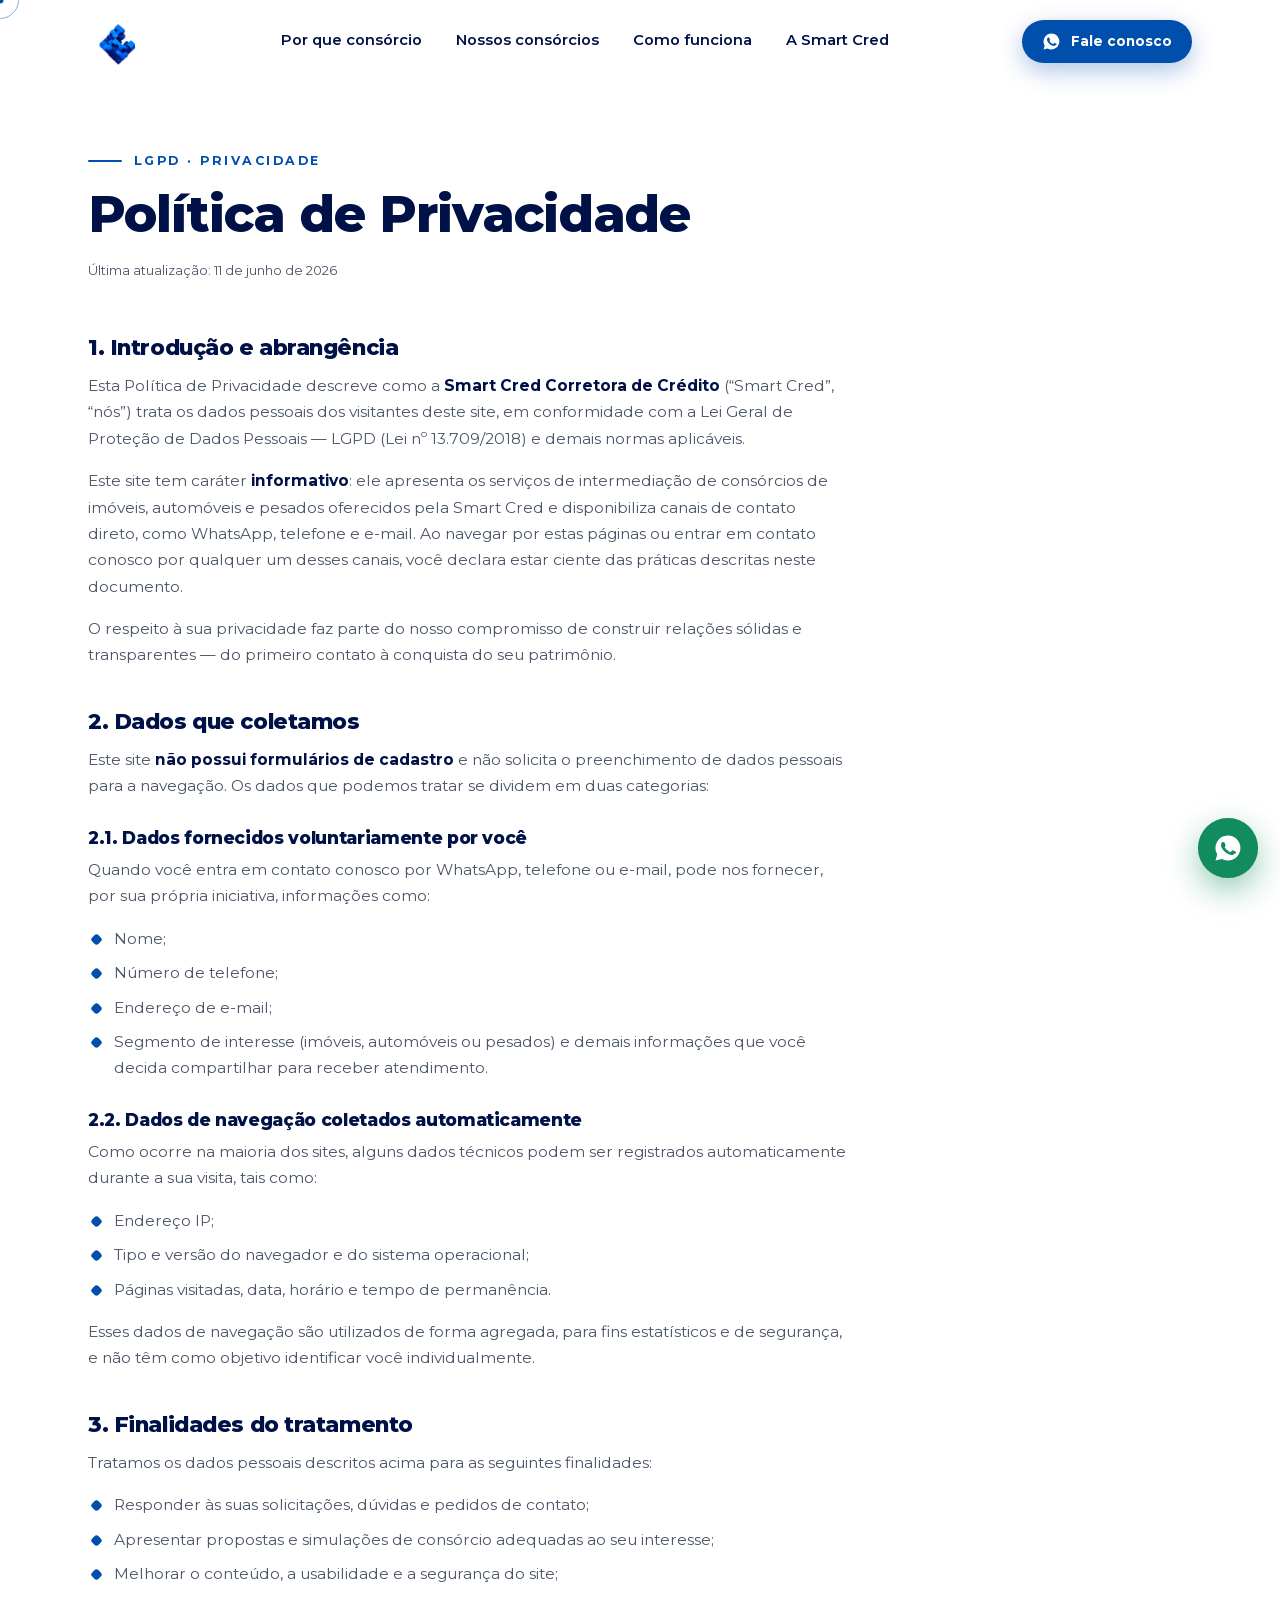
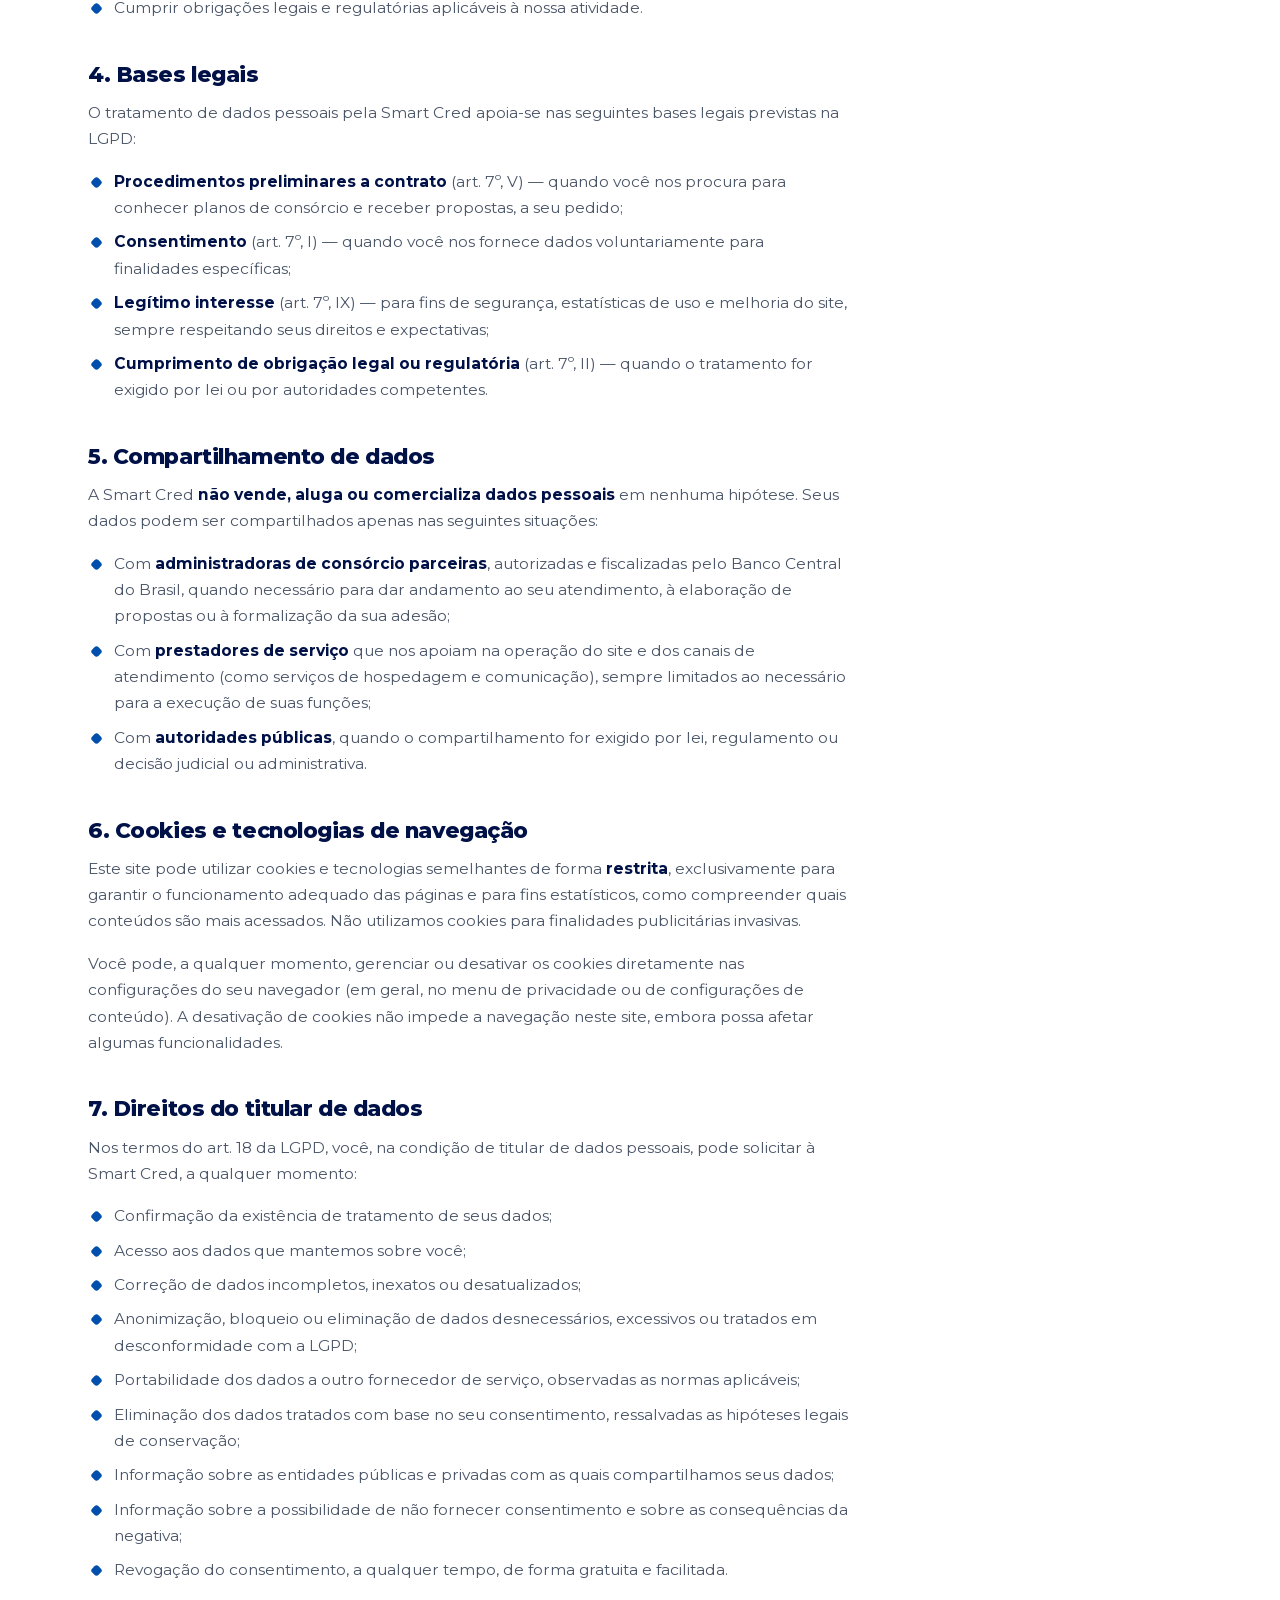
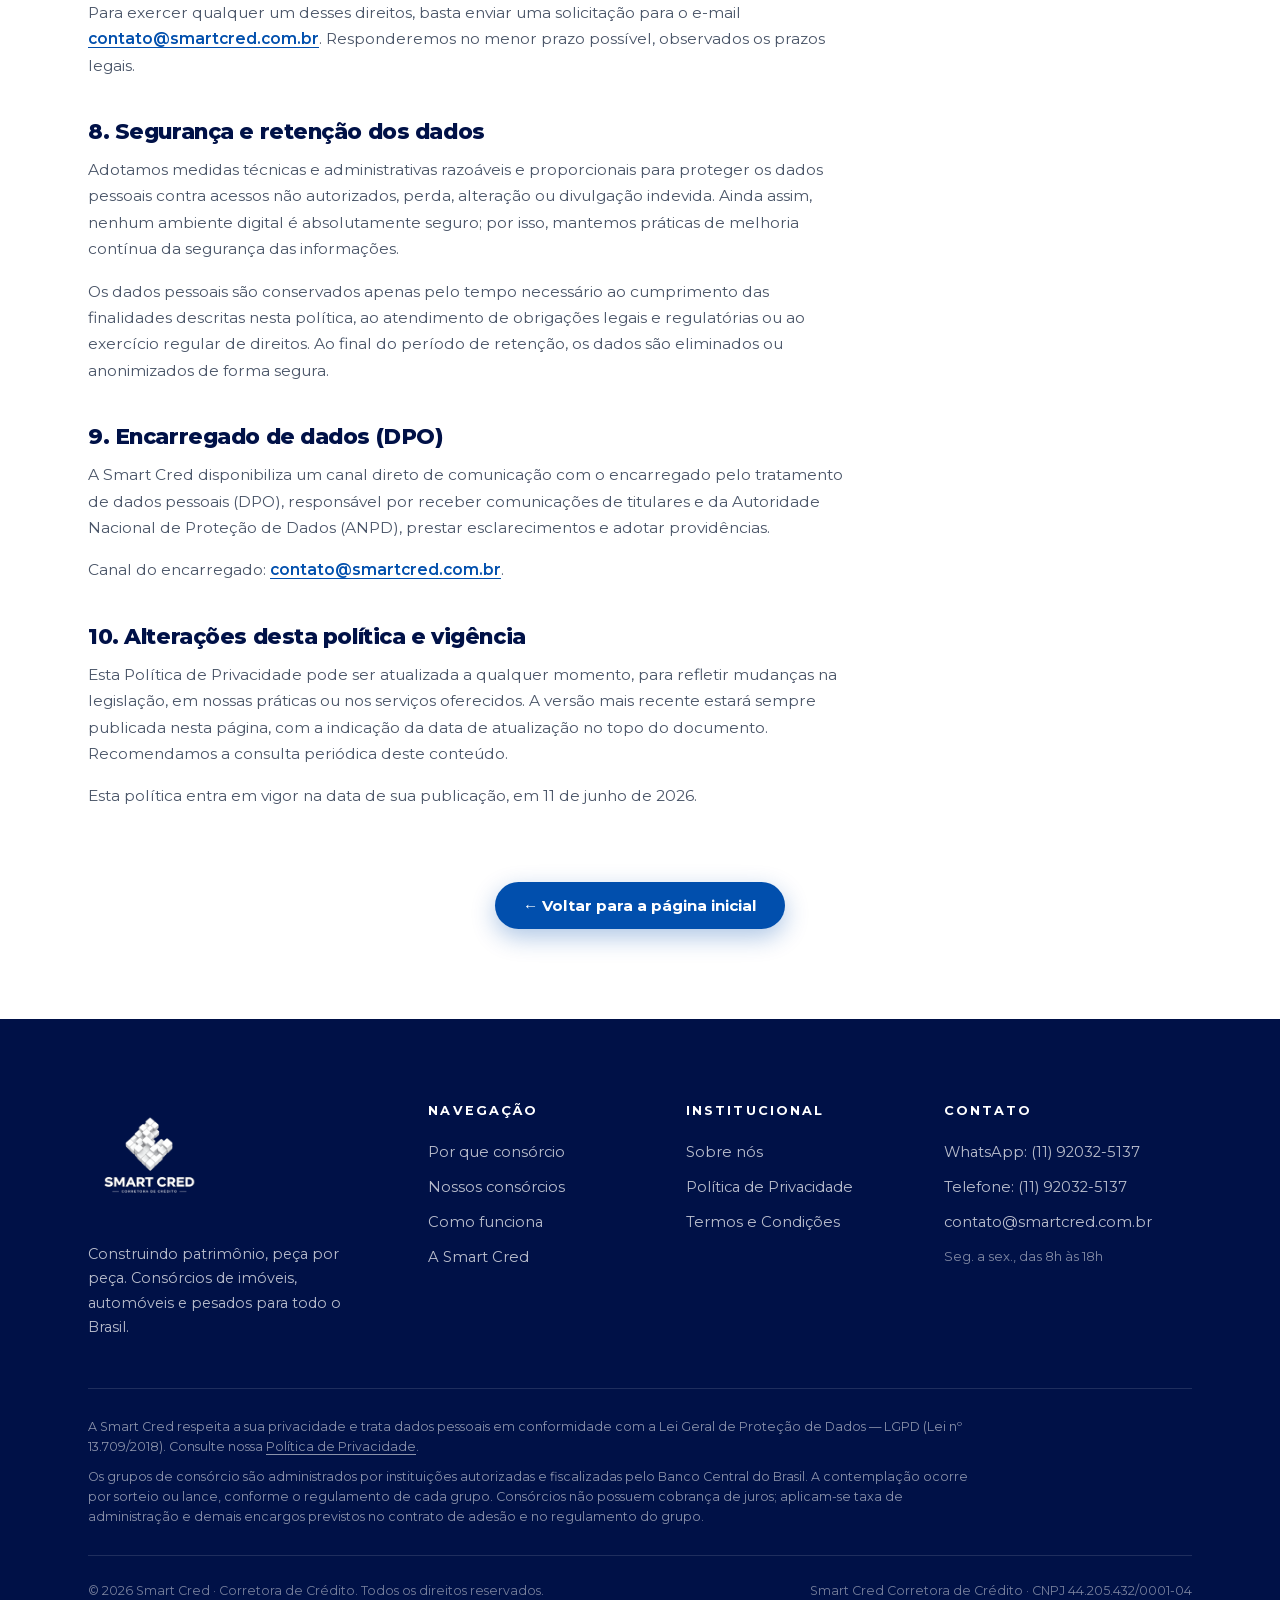
==== commit f3c966bd: "Atualiza telefone/WhatsApp e CNPJ com dados reais da Smart Cred Co-Authored-By: Claude Opus 4.8 (1M " ====
--- a/politica-de-privacidade.html
+++ b/politica-de-privacidade.html
@@ -40,7 +40,7 @@
         <a href="index.html#sobre">A Smart Cred</a>
       </nav>
       <div class="header__actions">
-        <a class="btn btn--primary btn--sm" href="https://wa.me/5565999999999?text=Ol%C3%A1!%20Quero%20saber%20mais%20sobre%20os%20cons%C3%B3rcios%20da%20Smart%20Cred." target="_blank" rel="noopener">
+        <a class="btn btn--primary btn--sm" href="https://wa.me/5511920325137?text=Ol%C3%A1!%20Quero%20saber%20mais%20sobre%20os%20cons%C3%B3rcios%20da%20Smart%20Cred." target="_blank" rel="noopener">
           <svg viewBox="0 0 24 24" class="ic" aria-hidden="true"><path fill="currentColor" d="M12 2a10 10 0 0 0-8.6 15.1L2 22l5-1.3A10 10 0 1 0 12 2Zm5.4 14.1c-.2.7-1.3 1.3-1.9 1.4-.5.1-1.1.2-3.3-.7-2.8-1.2-4.6-4-4.7-4.2-.1-.2-1.1-1.5-1.1-2.9s.7-2 1-2.3c.2-.3.5-.3.7-.3h.5c.2 0 .4 0 .6.5l.8 2c.1.2.1.4 0 .6l-.4.6c-.1.2-.3.4-.1.7.2.3.8 1.3 1.7 2.1 1.2 1.1 2.2 1.4 2.5 1.5.3.1.5.1.7-.1l.9-1c.2-.3.4-.2.7-.1l1.9.9c.3.1.5.2.6.4 0 .1 0 .6-.1.9Z"/></svg>
           Fale conosco
         </a>
@@ -61,7 +61,7 @@
       <a href="index.html#contato">Contato</a>
     </nav>
     <div class="menu__contact">
-      <a href="tel:+5565999999999">(65) 9 9999-9999</a>
+      <a href="tel:+5511920325137">(11) 92032-5137</a>
       <a href="mailto:contato@smartcred.com.br">contato@smartcred.com.br</a>
     </div>
   </div>
@@ -189,8 +189,8 @@
         </nav>
         <div class="footer__col">
           <p class="footer__title">Contato</p>
-          <a href="https://wa.me/5565999999999?text=Ol%C3%A1!%20Quero%20saber%20mais%20sobre%20os%20cons%C3%B3rcios%20da%20Smart%20Cred." target="_blank" rel="noopener">WhatsApp: (65) 9 9999-9999</a>
-          <a href="tel:+5565999999999">Telefone: (65) 9 9999-9999</a>
+          <a href="https://wa.me/5511920325137?text=Ol%C3%A1!%20Quero%20saber%20mais%20sobre%20os%20cons%C3%B3rcios%20da%20Smart%20Cred." target="_blank" rel="noopener">WhatsApp: (11) 92032-5137</a>
+          <a href="tel:+5511920325137">Telefone: (11) 92032-5137</a>
           <a href="mailto:contato@smartcred.com.br">contato@smartcred.com.br</a>
           <span class="footer__hours">Seg. a sex., das 8h às 18h</span>
         </div>
@@ -201,13 +201,13 @@
       </div>
       <div class="footer__bottom">
         <span>© <span data-year>2026</span> Smart Cred · Corretora de Crédito. Todos os direitos reservados.</span>
-        <span>Smart Cred Corretora de Crédito · CNPJ 00.000.000/0001-00</span>
+        <span>Smart Cred Corretora de Crédito · CNPJ 44.205.432/0001-04</span>
       </div>
     </div>
   </footer>
 
   <!-- ===== WhatsApp flutuante ===== -->
-  <a class="wa-float" href="https://wa.me/5565999999999?text=Ol%C3%A1!%20Quero%20saber%20mais%20sobre%20os%20cons%C3%B3rcios%20da%20Smart%20Cred." target="_blank" rel="noopener" aria-label="Conversar no WhatsApp">
+  <a class="wa-float" href="https://wa.me/5511920325137?text=Ol%C3%A1!%20Quero%20saber%20mais%20sobre%20os%20cons%C3%B3rcios%20da%20Smart%20Cred." target="_blank" rel="noopener" aria-label="Conversar no WhatsApp">
     <svg viewBox="0 0 24 24" aria-hidden="true"><path fill="currentColor" d="M12 2a10 10 0 0 0-8.6 15.1L2 22l5-1.3A10 10 0 1 0 12 2Zm5.4 14.1c-.2.7-1.3 1.3-1.9 1.4-.5.1-1.1.2-3.3-.7-2.8-1.2-4.6-4-4.7-4.2-.1-.2-1.1-1.5-1.1-2.9s.7-2 1-2.3c.2-.3.5-.3.7-.3h.5c.2 0 .4 0 .6.5l.8 2c.1.2.1.4 0 .6l-.4.6c-.1.2-.3.4-.1.7.2.3.8 1.3 1.7 2.1 1.2 1.1 2.2 1.4 2.5 1.5.3.1.5.1.7-.1l.9-1c.2-.3.4-.2.7-.1l1.9.9c.3.1.5.2.6.4 0 .1 0 .6-.1.9Z"/></svg>
   </a>
 
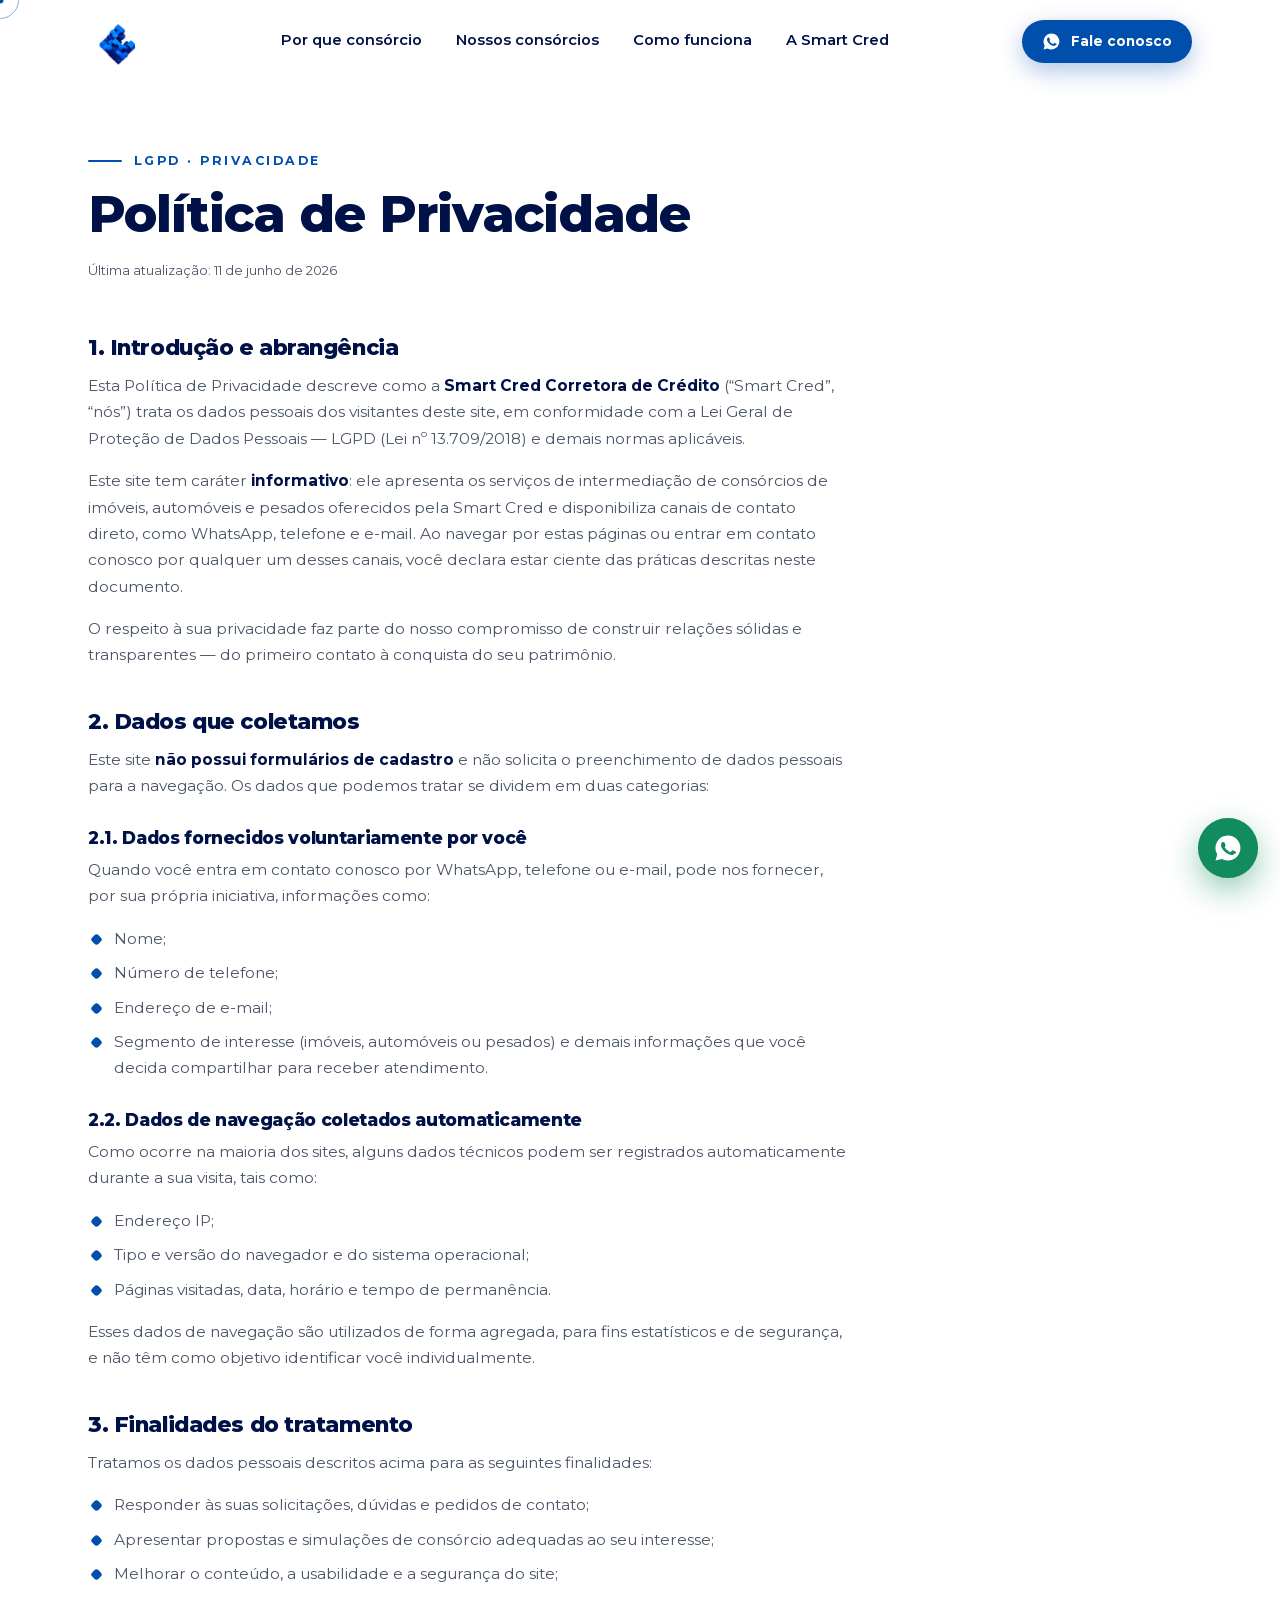
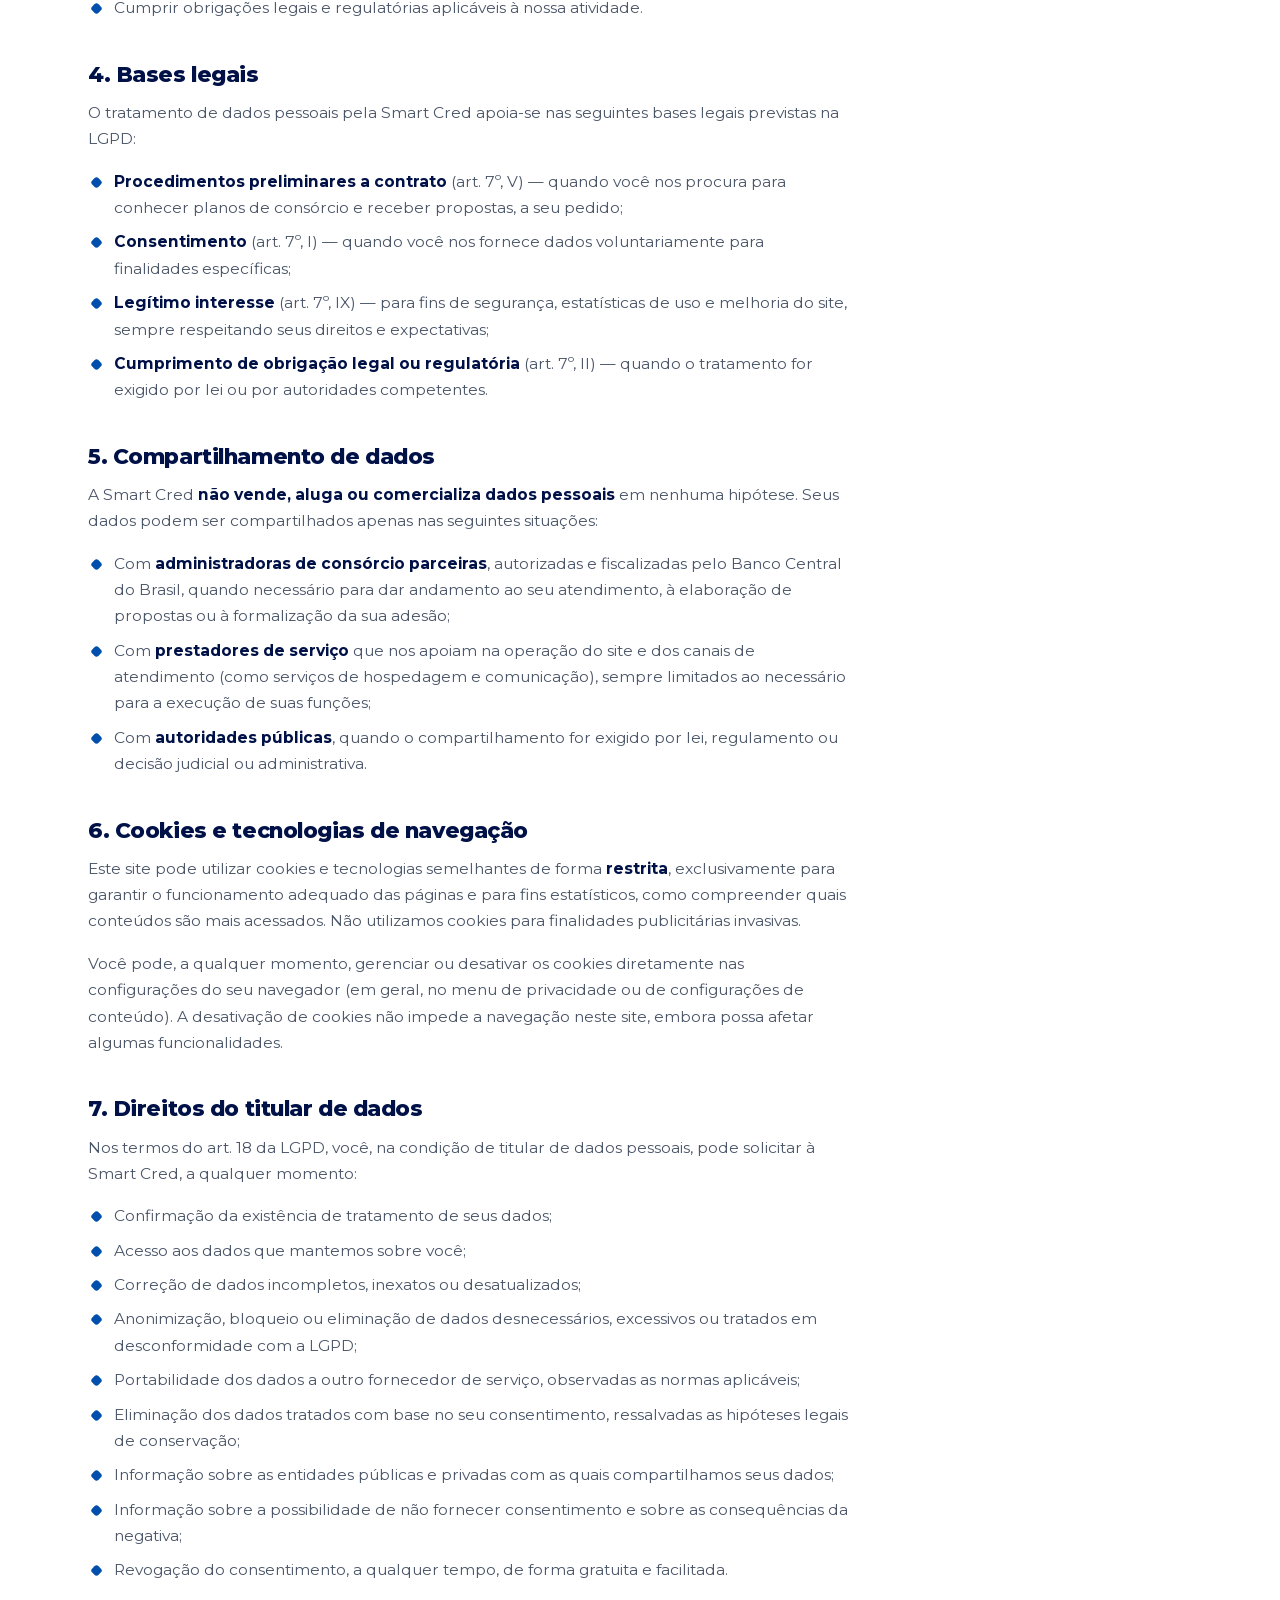
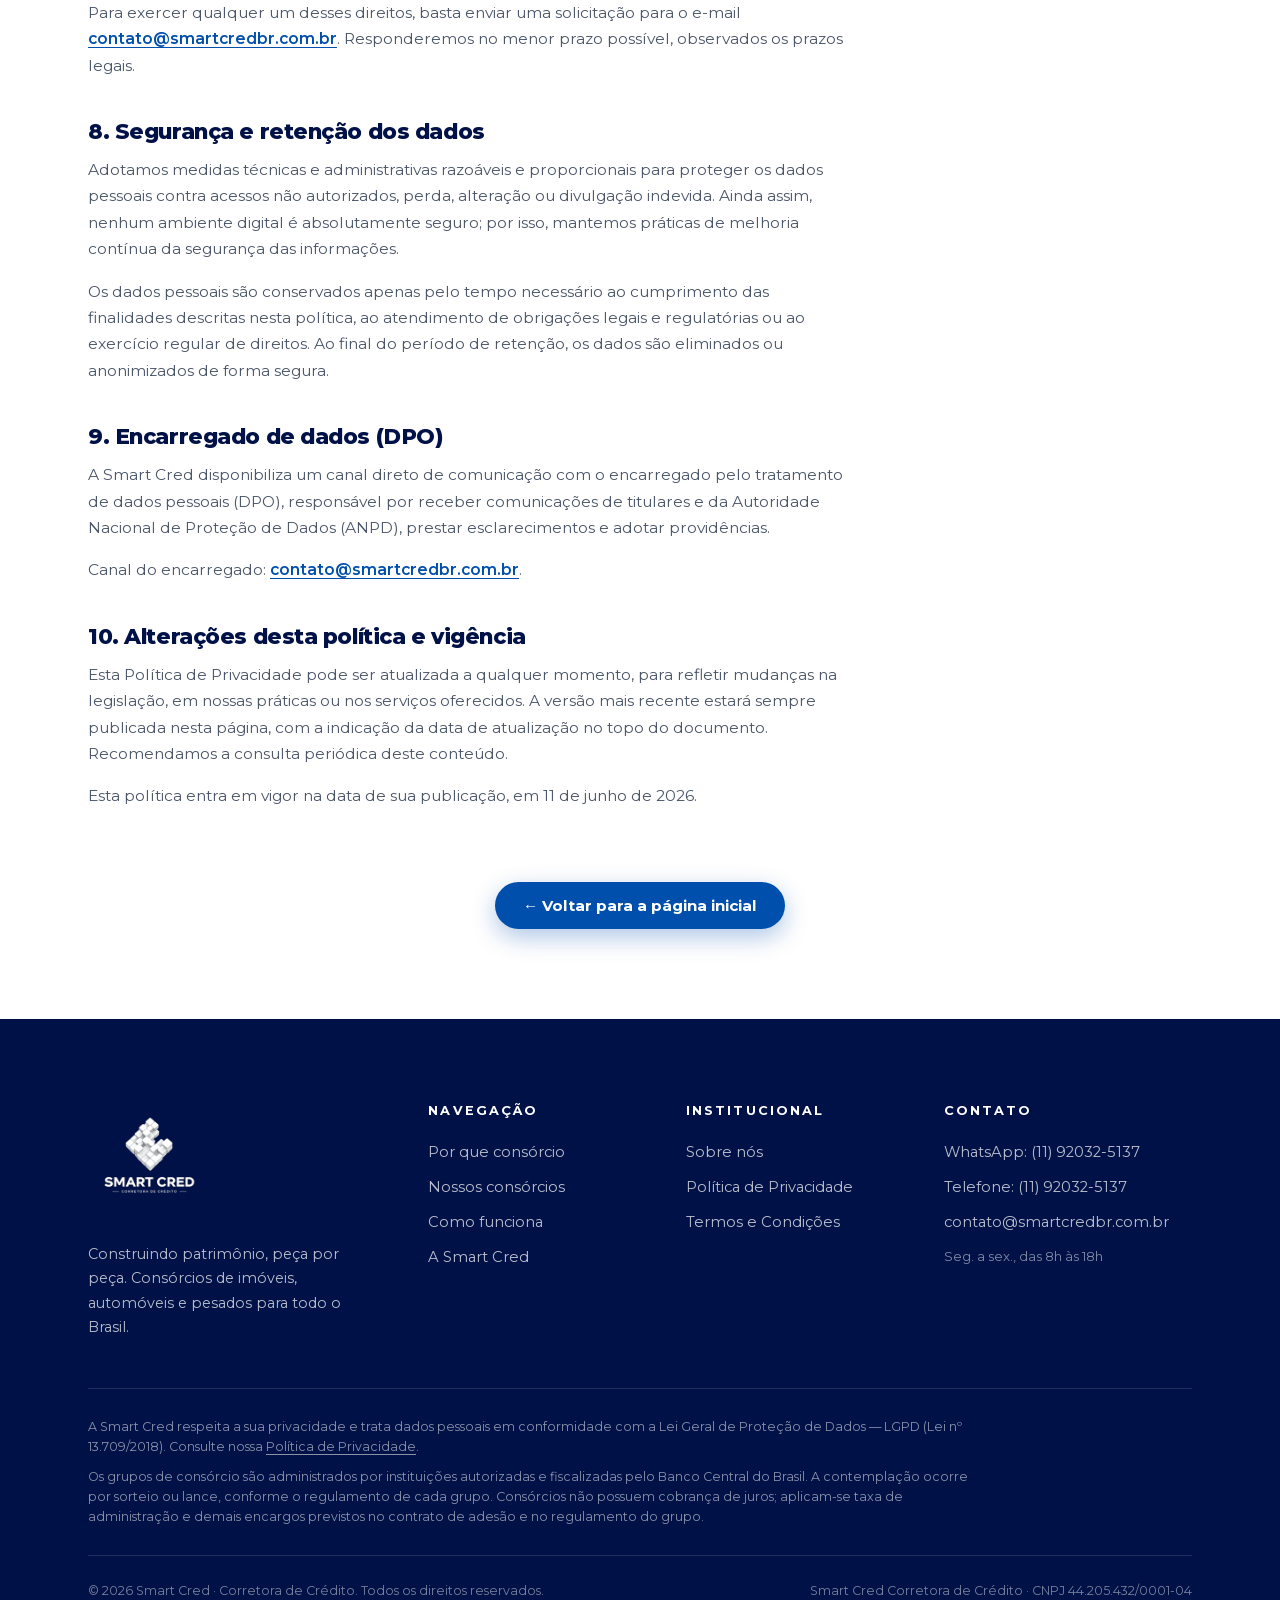
==== commit d206bd04: "Atualiza e-mail de contato para contato@smartcredbr.com.br Co-Authored-By: Claude Opus 4.8 (1M conte" ====
--- a/politica-de-privacidade.html
+++ b/politica-de-privacidade.html
@@ -62,7 +62,7 @@
     </nav>
     <div class="menu__contact">
       <a href="tel:+5511920325137">(11) 92032-5137</a>
-      <a href="mailto:contato@smartcred.com.br">contato@smartcred.com.br</a>
+      <a href="mailto:contato@smartcredbr.com.br">contato@smartcredbr.com.br</a>
     </div>
   </div>
 
@@ -144,7 +144,7 @@
           <li>Informação sobre a possibilidade de não fornecer consentimento e sobre as consequências da negativa;</li>
           <li>Revogação do consentimento, a qualquer tempo, de forma gratuita e facilitada.</li>
         </ul>
-        <p>Para exercer qualquer um desses direitos, basta enviar uma solicitação para o e-mail <a href="mailto:contato@smartcred.com.br">contato@smartcred.com.br</a>. Responderemos no menor prazo possível, observados os prazos legais.</p>
+        <p>Para exercer qualquer um desses direitos, basta enviar uma solicitação para o e-mail <a href="mailto:contato@smartcredbr.com.br">contato@smartcredbr.com.br</a>. Responderemos no menor prazo possível, observados os prazos legais.</p>
 
         <h2>8. Segurança e retenção dos dados</h2>
         <p>Adotamos medidas técnicas e administrativas razoáveis e proporcionais para proteger os dados pessoais contra acessos não autorizados, perda, alteração ou divulgação indevida. Ainda assim, nenhum ambiente digital é absolutamente seguro; por isso, mantemos práticas de melhoria contínua da segurança das informações.</p>
@@ -152,7 +152,7 @@
 
         <h2>9. Encarregado de dados (DPO)</h2>
         <p>A Smart Cred disponibiliza um canal direto de comunicação com o encarregado pelo tratamento de dados pessoais (DPO), responsável por receber comunicações de titulares e da Autoridade Nacional de Proteção de Dados (ANPD), prestar esclarecimentos e adotar providências.</p>
-        <p>Canal do encarregado: <a href="mailto:contato@smartcred.com.br">contato@smartcred.com.br</a>.</p>
+        <p>Canal do encarregado: <a href="mailto:contato@smartcredbr.com.br">contato@smartcredbr.com.br</a>.</p>
 
         <h2>10. Alterações desta política e vigência</h2>
         <p>Esta Política de Privacidade pode ser atualizada a qualquer momento, para refletir mudanças na legislação, em nossas práticas ou nos serviços oferecidos. A versão mais recente estará sempre publicada nesta página, com a indicação da data de atualização no topo do documento. Recomendamos a consulta periódica deste conteúdo.</p>
@@ -191,7 +191,7 @@
           <p class="footer__title">Contato</p>
           <a href="https://wa.me/5511920325137?text=Ol%C3%A1!%20Quero%20saber%20mais%20sobre%20os%20cons%C3%B3rcios%20da%20Smart%20Cred." target="_blank" rel="noopener">WhatsApp: (11) 92032-5137</a>
           <a href="tel:+5511920325137">Telefone: (11) 92032-5137</a>
-          <a href="mailto:contato@smartcred.com.br">contato@smartcred.com.br</a>
+          <a href="mailto:contato@smartcredbr.com.br">contato@smartcredbr.com.br</a>
           <span class="footer__hours">Seg. a sex., das 8h às 18h</span>
         </div>
       </div>
